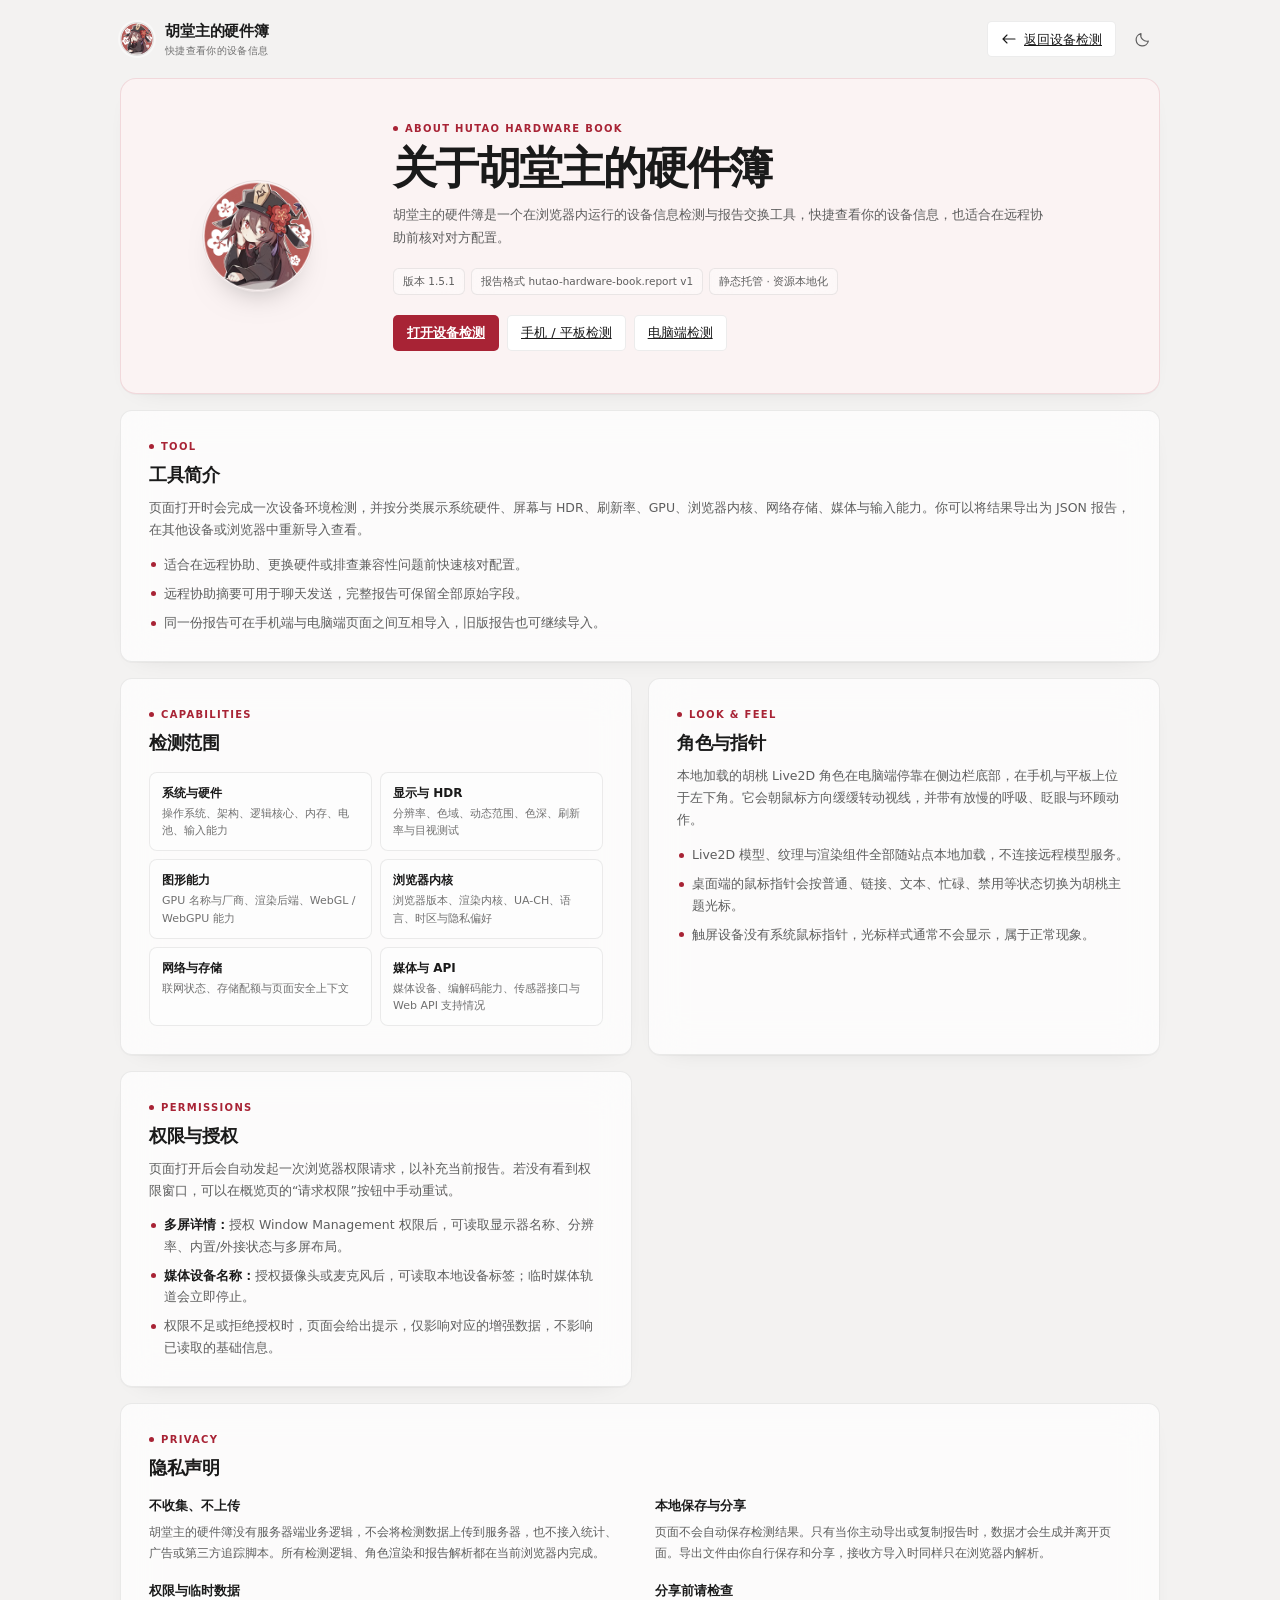
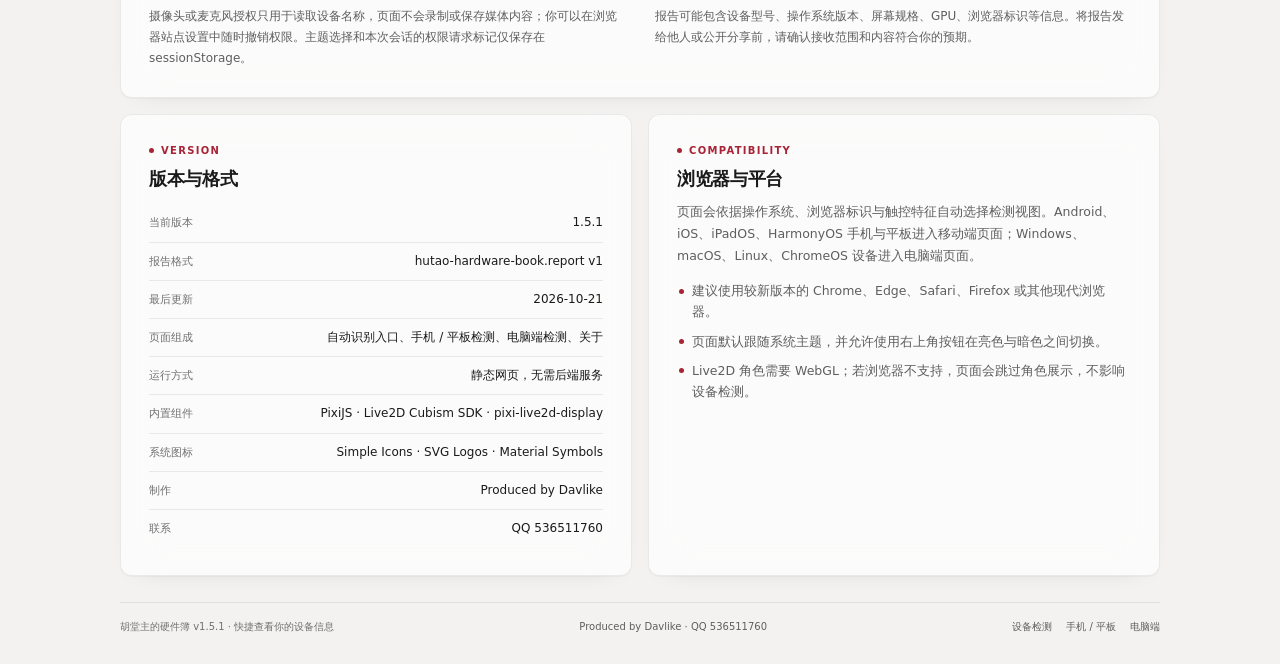
==== web/about.html @ 65e6789c "Release 1.5.1 Display estimated physical screen resolution in the overview, summary, and display det" ====
<!DOCTYPE html>
<html lang="zh-CN">
<head>
  <meta charset="UTF-8">
  <meta name="viewport" content="width=device-width, initial-scale=1, viewport-fit=cover">
  <title>关于胡堂主的硬件簿 · 快捷查看你的设备信息</title>
  <meta name="description" content="胡堂主的硬件簿：版本信息、检测范围、权限说明与隐私声明。快捷查看你的设备信息。">
  <meta name="color-scheme" content="light dark">
  <meta name="theme-color" id="theme-color-meta" content="#f3f2f1">
  <link rel="icon" type="image/png" sizes="32x32" href="assets/favicon-32.png">
  <link rel="icon" type="image/png" sizes="128x128" href="assets/favicon.png">
  <link rel="apple-touch-icon" href="assets/apple-touch-icon.png">
  <script src="assets/theme.js"></script>
  <link rel="stylesheet" href="assets/styles.css">
  <link rel="stylesheet" href="assets/cursors.css">
  <link rel="stylesheet" href="assets/live2d/companion.css">
  <script src="assets/live2d/vendor/pixi.min.js" defer></script>
  <script src="assets/live2d/vendor/live2dcubismcore.min.js" defer></script>
  <script src="assets/live2d/vendor/cubism4.min.js" defer></script>
  <script src="assets/live2d/companion.js" defer></script>
</head>
<body class="about-body">
  <a class="skip-link" href="#about-content">跳至主要内容</a>
  <div class="about-shell">
    <header class="about-topbar">
      <a class="brand" href="index.html" aria-label="胡堂主的硬件簿，返回自动识别">
        <span class="brand-mark" aria-hidden="true">
          <img src="assets/logo.png" alt="">
        </span>
        <span class="brand-copy"><span class="brand-name">胡堂主的硬件簿</span><span class="brand-sub">快捷查看你的设备信息</span></span>
      </a>
      <div class="about-top-actions">
        <a class="btn" href="index.html">
          <svg class="icon" viewBox="0 0 24 24" fill="none" stroke="currentColor" stroke-width="1.7" stroke-linecap="round" aria-hidden="true"><path d="m9 6-6 6 6 6M3 12h18"></path></svg>
          <span>返回设备检测</span>
        </a>
        <button type="button" class="icon-btn theme-toggle" data-theme-toggle aria-label="切换主题" title="切换亮色或暗色主题">
          <span class="theme-glyph theme-glyph-moon"><svg class="icon" viewBox="0 0 24 24" fill="none" stroke="currentColor" stroke-width="1.7" stroke-linecap="round" stroke-linejoin="round" aria-hidden="true"><path d="M20.2 14.2A8.6 8.6 0 0 1 9.8 3.8a8.7 8.7 0 1 0 10.4 10.4Z"></path></svg></span>
          <span class="theme-glyph theme-glyph-sun"><svg class="icon" viewBox="0 0 24 24" fill="none" stroke="currentColor" stroke-width="1.7" stroke-linecap="round" stroke-linejoin="round" aria-hidden="true"><path d="M12 3.2v2.1M12 18.7v2.1M3.2 12h2.1M18.7 12h2.1M5.8 5.8l1.5 1.5M16.7 16.7l1.5 1.5M18.2 5.8l-1.5 1.5M7.3 16.7l-1.5 1.5"></path><circle cx="12" cy="12" r="4.1"></circle></svg></span>
        </button>
      </div>
    </header>

    <main class="about-content" id="about-content" tabindex="-1">
      <section class="about-hero" aria-labelledby="about-title">
        <div class="about-hero-mark" aria-hidden="true">
          <span class="about-app-mark">
            <img src="assets/logo.png" alt="">
          </span>
        </div>
        <div class="about-hero-copy">
          <div class="eyebrow"><span class="dot"></span>ABOUT HUTAO HARDWARE BOOK</div>
          <h1 id="about-title">关于胡堂主的硬件簿</h1>
          <p>胡堂主的硬件簿是一个在浏览器内运行的设备信息检测与报告交换工具，快捷查看你的设备信息，也适合在远程协助前核对对方配置。</p>
          <div class="hero-chips">
            <span class="hero-chip"><span>版本 1.5.1</span></span>
            <span class="hero-chip"><span>报告格式 hutao-hardware-book.report v1</span></span>
            <span class="hero-chip"><span>静态托管 · 资源本地化</span></span>
          </div>
          <div class="about-hero-links">
            <a class="btn btn-primary" href="index.html">打开设备检测</a>
            <a class="btn" href="mobile.html">手机 / 平板检测</a>
            <a class="btn" href="desktop.html">电脑端检测</a>
          </div>
        </div>
      </section>

      <div class="about-grid">
        <section class="about-card is-wide" aria-labelledby="about-intro">
          <div class="eyebrow"><span class="dot"></span>TOOL</div>
          <h2 id="about-intro">工具简介</h2>
          <p>页面打开时会完成一次设备环境检测，并按分类展示系统硬件、屏幕与 HDR、刷新率、GPU、浏览器内核、网络存储、媒体与输入能力。你可以将结果导出为 JSON 报告，在其他设备或浏览器中重新导入查看。</p>
          <ul class="about-bullet-list">
            <li>适合在远程协助、更换硬件或排查兼容性问题前快速核对配置。</li>
            <li>远程协助摘要可用于聊天发送，完整报告可保留全部原始字段。</li>
            <li>同一份报告可在手机端与电脑端页面之间互相导入，旧版报告也可继续导入。</li>
          </ul>
        </section>

        <section class="about-card" aria-labelledby="about-scope">
          <div class="eyebrow"><span class="dot"></span>CAPABILITIES</div>
          <h2 id="about-scope">检测范围</h2>
          <div class="about-scope-grid">
            <div><strong>系统与硬件</strong><span>操作系统、架构、逻辑核心、内存、电池、输入能力</span></div>
            <div><strong>显示与 HDR</strong><span>分辨率、色域、动态范围、色深、刷新率与目视测试</span></div>
            <div><strong>图形能力</strong><span>GPU 名称与厂商、渲染后端、WebGL / WebGPU 能力</span></div>
            <div><strong>浏览器内核</strong><span>浏览器版本、渲染内核、UA-CH、语言、时区与隐私偏好</span></div>
            <div><strong>网络与存储</strong><span>联网状态、存储配额与页面安全上下文</span></div>
            <div><strong>媒体与 API</strong><span>媒体设备、编解码能力、传感器接口与 Web API 支持情况</span></div>
          </div>
        </section>

        <section class="about-card" aria-labelledby="about-companion">
          <div class="eyebrow"><span class="dot"></span>LOOK &amp; FEEL</div>
          <h2 id="about-companion">角色与指针</h2>
          <p>本地加载的胡桃 Live2D 角色在电脑端停靠在侧边栏底部，在手机与平板上位于左下角。它会朝鼠标方向缓缓转动视线，并带有放慢的呼吸、眨眼与环顾动作。</p>
          <ul class="about-bullet-list">
            <li>Live2D 模型、纹理与渲染组件全部随站点本地加载，不连接远程模型服务。</li>
            <li>桌面端的鼠标指针会按普通、链接、文本、忙碌、禁用等状态切换为胡桃主题光标。</li>
            <li>触屏设备没有系统鼠标指针，光标样式通常不会显示，属于正常现象。</li>
          </ul>
        </section>

        <section class="about-card" aria-labelledby="about-limits">
          <div class="eyebrow"><span class="dot"></span>PERMISSIONS</div>
          <h2 id="about-limits">权限与授权</h2>
          <p>页面打开后会自动发起一次浏览器权限请求，以补充当前报告。若没有看到权限窗口，可以在概览页的“请求权限”按钮中手动重试。</p>
          <ul class="about-bullet-list">
            <li><strong>多屏详情：</strong>授权 Window Management 权限后，可读取显示器名称、分辨率、内置/外接状态与多屏布局。</li>
            <li><strong>媒体设备名称：</strong>授权摄像头或麦克风后，可读取本地设备标签；临时媒体轨道会立即停止。</li>
            <li>权限不足或拒绝授权时，页面会给出提示，仅影响对应的增强数据，不影响已读取的基础信息。</li>
          </ul>
        </section>

        <section class="about-card is-wide" aria-labelledby="about-privacy">
          <div class="eyebrow"><span class="dot"></span>PRIVACY</div>
          <h2 id="about-privacy">隐私声明</h2>
          <div class="about-privacy-grid">
            <div>
              <h3>不收集、不上传</h3>
              <p>胡堂主的硬件簿没有服务器端业务逻辑，不会将检测数据上传到服务器，也不接入统计、广告或第三方追踪脚本。所有检测逻辑、角色渲染和报告解析都在当前浏览器内完成。</p>
            </div>
            <div>
              <h3>本地保存与分享</h3>
              <p>页面不会自动保存检测结果。只有当你主动导出或复制报告时，数据才会生成并离开页面。导出文件由你自行保存和分享，接收方导入时同样只在浏览器内解析。</p>
            </div>
            <div>
              <h3>权限与临时数据</h3>
              <p>摄像头或麦克风授权只用于读取设备名称，页面不会录制或保存媒体内容；你可以在浏览器站点设置中随时撤销权限。主题选择和本次会话的权限请求标记仅保存在 sessionStorage。</p>
            </div>
            <div>
              <h3>分享前请检查</h3>
              <p>报告可能包含设备型号、操作系统版本、屏幕规格、GPU、浏览器标识等信息。将报告发给他人或公开分享前，请确认接收范围和内容符合你的预期。</p>
            </div>
          </div>
        </section>

        <section class="about-card" aria-labelledby="about-version">
          <div class="eyebrow"><span class="dot"></span>VERSION</div>
          <h2 id="about-version">版本与格式</h2>
          <dl class="about-facts">
            <div><dt>当前版本</dt><dd>1.5.1</dd></div>
            <div><dt>报告格式</dt><dd>hutao-hardware-book.report v1</dd></div>
            <div><dt>最后更新</dt><dd>2026-10-21</dd></div>
            <div><dt>页面组成</dt><dd>自动识别入口、手机 / 平板检测、电脑端检测、关于</dd></div>
            <div><dt>运行方式</dt><dd>静态网页，无需后端服务</dd></div>
            <div><dt>内置组件</dt><dd>PixiJS · Live2D Cubism SDK · pixi-live2d-display</dd></div>
            <div><dt>系统图标</dt><dd>Simple Icons · SVG Logos · Material Symbols</dd></div>
            <div><dt>制作</dt><dd>Produced by Davlike</dd></div>
            <div><dt>联系</dt><dd>QQ 536511760</dd></div>
          </dl>
        </section>

        <section class="about-card" aria-labelledby="about-support">
          <div class="eyebrow"><span class="dot"></span>COMPATIBILITY</div>
          <h2 id="about-support">浏览器与平台</h2>
          <p>页面会依据操作系统、浏览器标识与触控特征自动选择检测视图。Android、iOS、iPadOS、HarmonyOS 手机与平板进入移动端页面；Windows、macOS、Linux、ChromeOS 设备进入电脑端页面。</p>
          <ul class="about-bullet-list">
            <li>建议使用较新版本的 Chrome、Edge、Safari、Firefox 或其他现代浏览器。</li>
            <li>页面默认跟随系统主题，并允许使用右上角按钮在亮色与暗色之间切换。</li>
            <li>Live2D 角色需要 WebGL；若浏览器不支持，页面会跳过角色展示，不影响设备检测。</li>
          </ul>
        </section>
      </div>

      <footer class="about-footer">
        <span>胡堂主的硬件簿 v1.5.1 · 快捷查看你的设备信息</span>
        <span class="about-footer-credit">Produced by Davlike · QQ 536511760</span>
        <div class="about-footer-links">
          <a href="index.html">设备检测</a>
          <a href="mobile.html">手机 / 平板</a>
          <a href="desktop.html">电脑端</a>
        </div>
      </footer>
    </main>
  </div>
</body>
</html>
---- web/assets/styles.css ----
/* ---------- Base & theme ---------- */
:root {
  color-scheme: light;
  --font-sans: "Segoe UI Variable Text", "Segoe UI Variable", "Segoe UI", "Microsoft YaHei UI", "PingFang SC", "Noto Sans SC", system-ui, sans-serif;
  --font-mono: "Cascadia Mono", "Cascadia Code", "SFMono-Regular", Consolas, "Liberation Mono", monospace;
  --bg-base: #f3f2f1;
  --surface: rgba(255, 255, 255, .7);
  --surface-solid: #fbfbfb;
  --surface-subdued: rgba(255, 255, 255, .42);
  --surface-hover: rgba(255, 255, 255, .86);
  --control: #ffffff;
  --control-hover: #f5f5f5;
  --stroke: rgba(0, 0, 0, .075);
  --stroke-strong: rgba(0, 0, 0, .14);
  --text: #1a1a1a;
  --text-2: #5e5e5e;
  --text-3: #707070;
  --accent: #a82335;
  --accent-hover: #c02f42;
  --accent-fg: #ffffff;
  --accent-soft: rgba(168, 35, 53, .08);
  --accent-soft-strong: rgba(168, 35, 53, .14);
  --accent-border: rgba(168, 35, 53, .24);
  --ok: #0f7b0f;
  --ok-bg: rgba(15, 123, 15, .1);
  --warn: #8a5a00;
  --warn-bg: rgba(157, 93, 0, .12);
  --danger: #c42b1c;
  --danger-bg: rgba(196, 43, 28, .1);
  --nav-bg: rgba(249, 248, 246, .62);
  --chrome-bg: rgba(248, 247, 245, .72);
  --dialog-bg: #fafafa;
  --shadow-card: 0 1px 1px rgba(0, 0, 0, .035), 0 8px 26px -20px rgba(0, 0, 0, .2);
  --shadow-float: 0 18px 50px -18px rgba(0, 0, 0, .24);
  --hero-bg: #fbf3f3;
  --hero-border: rgba(168, 35, 53, .13);
  --radius-sm: 5px;
  --radius: 8px;
  --radius-lg: 12px;
  --radius-xl: 16px;
  --nav-w: 264px;
  --page-max: 1240px;
  --ease: cubic-bezier(.2, .72, .2, 1);
}

:root[data-theme="dark"] {
  color-scheme: dark;
  --bg-base: #202020;
    --surface: rgba(255, 255, 255, .055);
    --surface-solid: #282828;
    --surface-subdued: rgba(255, 255, 255, .035);
    --surface-hover: rgba(255, 255, 255, .085);
    --control: #2c2c2c;
    --control-hover: #363636;
    --stroke: rgba(255, 255, 255, .075);
    --stroke-strong: rgba(255, 255, 255, .15);
    --text: #f5f5f5;
    --text-2: #bdbdbd;
    --text-3: #9f9f9f;
    --accent: #ff9ba7;
    --accent-hover: #ffb5be;
    --accent-fg: #2a0b10;
    --accent-soft: rgba(255, 134, 150, .12);
    --accent-soft-strong: rgba(255, 134, 150, .2);
    --accent-border: rgba(255, 154, 167, .27);
    --ok: #7bd96c;
    --ok-bg: rgba(108, 203, 95, .12);
    --warn: #f6d365;
    --warn-bg: rgba(252, 225, 0, .1);
    --danger: #ff99a4;
    --danger-bg: rgba(255, 99, 117, .12);
    --nav-bg: rgba(32, 32, 32, .6);
    --chrome-bg: rgba(30, 30, 30, .76);
    --dialog-bg: #2b2b2b;
    --shadow-card: 0 1px 1px rgba(0, 0, 0, .18), 0 14px 34px -24px rgba(0, 0, 0, .8);
    --shadow-float: 0 24px 60px -18px rgba(0, 0, 0, .72);
    --hero-bg: #2b2325;
    --hero-border: rgba(255, 154, 167, .14);
                  }

*, *::before, *::after { box-sizing: border-box; }
html { min-width: 280px; scroll-behavior: smooth; }
body {
  margin: 0;
  min-height: 100vh;
  min-height: 100dvh;
  color: var(--text);
  background: var(--bg-base);
  font-family: var(--font-sans);
  font-size: 14px;
  line-height: 1.5;
  -webkit-font-smoothing: antialiased;
  text-rendering: optimizeLegibility;
}
button, input { font: inherit; }
button, a { -webkit-tap-highlight-color: transparent; }
button { color: inherit; }
a { color: var(--accent); }
svg { display: block; }
h1, h2, h3, p, dl, dd, dt, figure { margin: 0; }
button:focus-visible, a:focus-visible, input:focus-visible, [tabindex]:focus-visible {
  outline: 2px solid var(--accent);
  outline-offset: 2px;
}
::selection { background: var(--accent-soft-strong); }

.skip-link {
  position: fixed;
  top: 10px;
  left: 10px;
  z-index: 200;
  padding: 9px 14px;
  border-radius: var(--radius-sm);
  color: var(--accent-fg);
  background: var(--accent);
  transform: translateY(-160%);
  transition: transform .15s ease;
  font-size: 13px;
  font-weight: 600;
  text-decoration: none;
}
.skip-link:focus-visible { transform: translateY(0); }

.icon { width: 1.15em; height: 1.15em; flex: none; }
.spinner {
  display: inline-block;
  width: 16px;
  height: 16px;
  border: 2px solid var(--accent-soft-strong);
  border-top-color: var(--accent);
  border-radius: 50%;
  animation: dl-spin .8s linear infinite;
  flex: none;
}
@keyframes dl-spin { to { transform: rotate(360deg); } }

.boot-fallback {
  min-height: 100vh;
  display: grid;
  place-items: center;
  padding: 24px;
}
.boot-card {
  display: flex;
  align-items: center;
  gap: 12px;
  padding: 22px 26px;
  border: 1px solid var(--stroke);
  border-radius: var(--radius-lg);
  background: var(--surface);
  color: var(--text-2);
  box-shadow: var(--shadow-card);
  backdrop-filter: blur(28px) saturate(1.35);
}
.boot-card p { font-size: 13px; }
.boot-card noscript { color: var(--danger); font-size: 12px; }

/* ---------- Buttons & controls ---------- */
.btn {
  display: inline-flex;
  align-items: center;
  justify-content: center;
  gap: 7px;
  min-height: 36px;
  padding: 0 13px;
  border: 1px solid var(--stroke);
  border-radius: var(--radius-sm);
  background: var(--control);
  color: var(--text);
  font-size: 13px;
  font-weight: 500;
  line-height: 1;
  white-space: nowrap;
  cursor: pointer;
  transition: background .14s ease, border-color .14s ease, color .14s ease, transform .1s ease;
}
.btn:hover { background: var(--control-hover); border-color: var(--stroke-strong); }
.btn:active { transform: translateY(1px); }
.btn:disabled { opacity: .45; cursor: not-allowed; transform: none; }
.btn .icon { width: 16px; height: 16px; }
.btn-primary { background: var(--accent); border-color: transparent; color: var(--accent-fg); font-weight: 600; }
.btn-primary:hover { background: var(--accent-hover); border-color: transparent; }
.btn-subtle { background: transparent; border-color: transparent; color: var(--accent); }
.btn-subtle:hover { background: var(--accent-soft); border-color: transparent; }
.btn-small { min-height: 30px; padding: 0 10px; font-size: 12px; }
.btn-small .icon { width: 14px; height: 14px; }
.btn.is-busy { pointer-events: none; opacity: .75; }
.btn.is-busy .spinner { width: 14px; height: 14px; }
.icon-btn {
  display: inline-grid;
  place-items: center;
  width: 36px;
  height: 36px;
  border: 1px solid transparent;
  border-radius: var(--radius-sm);
  background: transparent;
  color: var(--text-2);
  cursor: pointer;
  transition: background .14s ease, color .14s ease;
}
.icon-btn:hover { background: var(--control); color: var(--text); }
.icon-btn .icon { width: 17px; height: 17px; }
.theme-glyph { display: none; align-items: center; justify-content: center; height: 17px; }
.theme-glyph-moon { display: inline-flex; }
:root[data-theme="dark"] .theme-glyph-moon { display: none; }
:root[data-theme="dark"] .theme-glyph-sun { display: inline-flex; }
.theme-toggle .icon { width: 17px; height: 17px; }
.mobile-command.theme-toggle .theme-glyph { flex: none; }

/* ---------- Brand ---------- */
.brand {
  display: inline-flex;
  align-items: center;
  gap: 11px;
  color: var(--text);
  text-decoration: none;
  border-radius: var(--radius);
  min-width: 0;
}
.brand-mark {
  width: 34px;
  height: 34px;
  display: grid;
  place-items: center;
  flex: none;
  border-radius: 50%;
  background: transparent;
  border: 1px solid var(--stroke);
  box-shadow: 0 0 0 2px var(--surface-subdued);
  overflow: hidden;
}
.brand-mark img { width: 100%; height: 100%; display: block; object-fit: cover; }
.brand-copy { min-width: 0; }
.brand-name {
  display: block;
  font-size: 15px;
  font-weight: 650;
  letter-spacing: -.01em;
  white-space: nowrap;
}
.brand-sub {
  display: block;
  margin-top: 1px;
  font-size: 9.5px;
  font-weight: 500;
  letter-spacing: .035em;
  color: var(--text-3);
  white-space: nowrap;
}

/* ---------- Desktop shell ---------- */
.desktop-shell {
  display: grid;
  grid-template-columns: var(--nav-w) minmax(0, 1fr);
  min-height: 100vh;
  min-height: 100dvh;
}
.side-nav {
  position: sticky;
  top: 0;
  height: 100vh;
  height: 100dvh;
  display: flex;
  flex-direction: column;
  gap: 18px;
  padding: 22px 14px 16px;
  background: var(--nav-bg);
  border-right: 1px solid var(--stroke);
  backdrop-filter: blur(34px) saturate(1.4);
  -webkit-backdrop-filter: blur(34px) saturate(1.4);
  overflow: hidden;
  z-index: 30;
}
.side-nav .brand { padding: 0 8px; }
.side-switch {
  display: flex;
  align-items: center;
  gap: 10px;
  padding: 10px;
  color: var(--text);
  text-decoration: none;
  border: 1px solid var(--accent-border);
  border-radius: var(--radius);
  background: var(--surface);
  transition: background .15s ease, border-color .15s ease, transform .12s ease;
}
.side-switch:hover { border-color: var(--accent); background: var(--accent-soft); }
.side-switch:active { transform: scale(.988); }
.side-switch-icon {
  display: grid;
  place-items: center;
  width: 32px;
  height: 32px;
  border-radius: 7px;
  color: var(--accent);
  background: var(--accent-soft);
  flex: none;
}
.side-switch-icon .icon { width: 17px; height: 17px; }
.side-switch-copy { min-width: 0; flex: 1; }
.side-switch-copy strong { display: block; font-size: 12.5px; font-weight: 600; }
.side-switch-copy small { display: block; margin-top: 1px; color: var(--text-2); font-size: 10.5px; line-height: 1.4; }
.side-switch > .icon { color: var(--text-3); width: 14px; height: 14px; }
.nav-caption {
  padding: 0 12px;
  margin: 1px 0 -9px;
  color: var(--text-3);
  font-size: 10.5px;
  font-weight: 600;
  letter-spacing: .09em;
  text-transform: uppercase;
}
.side-nav-list {
  display: flex;
  flex-direction: column;
  gap: 2px;
  min-height: 0;
  overflow-y: auto;
  overscroll-behavior: contain;
  margin: 0 -2px;
  padding: 0 2px 4px;
  scrollbar-width: thin;
}
.side-nav-bottom {
  display: flex;
  flex-direction: column;
  flex: none;
  width: 100%;
  margin-top: auto;
}
.side-companion {
  position: relative;
  width: 100%;
  height: 208px;
  flex: none;
  pointer-events: none;
}
.nav-item {
  position: relative;
  display: flex;
  align-items: center;
  gap: 11px;
  width: 100%;
  min-height: 40px;
  padding: 0 11px 0 14px;
  border: 0;
  border-radius: var(--radius-sm);
  background: transparent;
  color: var(--text-2);
  font-size: 13px;
  font-weight: 450;
  text-align: left;
  cursor: pointer;
  transition: background .12s ease, color .12s ease;
}
.nav-item:hover { background: var(--control); color: var(--text); }
.nav-item .icon { width: 17px; height: 17px; color: var(--text-3); transition: color .12s ease; }
.nav-item .nav-count {
  margin-left: auto;
  font-family: var(--font-mono);
  font-size: 10px;
  color: var(--text-3);
}
.nav-item.is-active { background: var(--accent-soft); color: var(--accent); font-weight: 600; }
.nav-item.is-active::before {
  content: "";
  position: absolute;
  left: 5px;
  top: 12px;
  bottom: 12px;
  width: 3px;
  border-radius: 2px;
  background: var(--accent);
}
.nav-item.is-active .icon { color: var(--accent); }
.nav-item:disabled { opacity: .5; cursor: default; }
.side-nav-footer {
  padding: 13px 10px 2px;
  border-top: 1px solid var(--stroke);
  display: flex;
  flex-direction: column;
  gap: 7px;
  color: var(--text-3);
  font-size: 10.5px;
}
.side-foot-row { display: flex; align-items: center; gap: 6px; }
.side-foot-row .icon { width: 13px; height: 13px; }
.side-foot-row strong { color: var(--text-2); font-weight: 500; }
.side-foot-link {
  display: inline-flex;
  align-items: center;
  gap: 6px;
  padding: 4px 2px;
  color: var(--text-2);
  border-radius: var(--radius-sm);
  font-size: 10.5px;
  text-decoration: none;
}
.side-foot-link .icon { width: 13px; height: 13px; color: var(--accent); }
.side-foot-link:hover { color: var(--accent); }
.power-dot {
  width: 6px;
  height: 6px;
  border-radius: 50%;
  background: var(--ok);
  box-shadow: 0 0 0 3px var(--ok-bg);
}

.main-pane { min-width: 0; display: flex; flex-direction: column; }
.app-topbar {
  position: sticky;
  top: 0;
  z-index: 24;
  min-height: 66px;
  display: flex;
  align-items: center;
  justify-content: space-between;
  gap: 18px;
  padding: 12px clamp(22px, 3.2vw, 42px);
  background: var(--chrome-bg);
  background: color-mix(in srgb, var(--bg-base) 58%, transparent);
  border-bottom: 1px solid var(--stroke);
  backdrop-filter: blur(26px) saturate(1.45);
  -webkit-backdrop-filter: blur(26px) saturate(1.45);
}
.topbar-left { min-width: 0; display: flex; align-items: center; gap: 10px; flex-wrap: wrap; }
.source-pill {
  display: inline-flex;
  align-items: center;
  gap: 7px;
  min-height: 26px;
  padding: 0 9px;
  border: 1px solid var(--stroke);
  border-radius: 99px;
  background: var(--surface-subdued);
  color: var(--text-2);
  font-size: 10.5px;
  font-weight: 500;
  white-space: nowrap;
}
.source-pill .dot { width: 6px; height: 6px; border-radius: 50%; background: var(--ok); }
.source-pill.is-imported .dot { background: var(--accent); }
.crumb { color: var(--text-2); font-size: 12.5px; display: inline-flex; align-items: center; gap: 9px; }
.crumb::before { content: "/"; color: var(--text-3); opacity: .7; }
.crumb strong { color: var(--text); font-weight: 550; }
.top-actions { display: flex; align-items: center; gap: 7px; flex: none; }
.top-actions .divider { width: 1px; height: 22px; background: var(--stroke); margin: 0 2px; }

.page-content {
  width: 100%;
  max-width: var(--page-max);
  margin: 0 auto;
  padding: 28px clamp(22px, 3.2vw, 42px) 36px;
  outline: 0;
}
.page-footer {
  width: 100%;
  max-width: var(--page-max);
  margin: auto auto 0;
  padding: 0 clamp(22px, 3.2vw, 42px) 26px;
  color: var(--text-3);
  font-size: 10.5px;
}
.footer-inner {
  display: flex;
  justify-content: space-between;
  align-items: center;
  flex-wrap: wrap;
  gap: 10px 18px;
  padding-top: 16px;
  border-top: 1px solid var(--stroke);
}
.footer-inner span { display: inline-flex; align-items: center; gap: 6px; }
.footer-inner .icon { width: 13px; height: 13px; }
.footer-inner a {
  display: inline-flex;
  align-items: center;
  gap: 6px;
  color: var(--text-2);
  text-decoration: none;
  border-radius: var(--radius-sm);
}
.footer-inner a:hover { color: var(--accent); }
.footer-inner a .icon { width: 13px; height: 13px; color: var(--accent); }

/* ---------- Page and section header ---------- */
.section-head {
  display: flex;
  align-items: flex-end;
  justify-content: space-between;
  gap: 20px;
  margin: 2px 0 22px;
}
.section-title-wrap { min-width: 0; }
.eyebrow {
  display: flex;
  align-items: center;
  gap: 7px;
  margin-bottom: 7px;
  color: var(--accent);
  font-size: 10px;
  font-weight: 650;
  letter-spacing: .13em;
  text-transform: uppercase;
}
.eyebrow .dot { width: 5px; height: 5px; border-radius: 50%; background: currentColor; }
.section-head h1 {
  font-size: clamp(24px, 2.5vw, 32px);
  line-height: 1.15;
  font-weight: 650;
  letter-spacing: -.03em;
}
.section-head p { max-width: 620px; margin-top: 7px; color: var(--text-2); font-size: 12.5px; line-height: 1.65; }
.section-actions { display: flex; flex-wrap: wrap; align-items: center; gap: 8px; flex: none; padding-bottom: 2px; }

/* ---------- Import notice ---------- */
.import-banner {
  display: flex;
  align-items: center;
  gap: 12px;
  margin-bottom: 18px;
  padding: 11px 12px 11px 13px;
  border: 1px solid var(--accent-border);
  border-radius: var(--radius);
  background: var(--accent-soft);
}
.import-banner-icon {
  display: grid;
  place-items: center;
  width: 32px;
  height: 32px;
  flex: none;
  border-radius: 7px;
  color: var(--accent);
  background: var(--accent-soft-strong);
}
.import-banner-icon .icon { width: 17px; height: 17px; }
.import-banner-copy { min-width: 0; flex: 1; }
.import-banner-copy strong { display: block; font-size: 12.5px; font-weight: 600; }
.import-banner-copy span {
  display: block;
  margin-top: 2px;
  color: var(--text-2);
  font-size: 10.5px;
  overflow: hidden;
  text-overflow: ellipsis;
  white-space: nowrap;
}
.import-banner .btn { flex: none; }

/* ---------- Overview hero ---------- */
.hero {
  position: relative;
  overflow: hidden;
  display: grid;
  grid-template-columns: minmax(0, 1fr) minmax(260px, 34%);
  align-items: center;
  min-height: 264px;
  padding: clamp(24px, 3vw, 36px);
  border: 1px solid var(--hero-border);
  border-radius: var(--radius-xl);
  background: var(--hero-bg);
  box-shadow: var(--shadow-card);
  backdrop-filter: blur(30px) saturate(1.3);
  -webkit-backdrop-filter: blur(30px) saturate(1.3);
}
.hero-copy { position: relative; z-index: 2; min-width: 0; }
.hero-eyebrow {
  display: inline-flex;
  align-items: center;
  gap: 7px;
  max-width: 100%;
  padding: 4px 9px 4px 7px;
  border: 1px solid var(--accent-border);
  border-radius: 99px;
  background: var(--accent-soft);
  color: var(--accent);
  font-size: 10px;
  font-weight: 600;
  line-height: 1.3;
}
.hero-eyebrow .dot { width: 5px; height: 5px; border-radius: 50%; background: var(--ok); flex: none; }
.hero-eyebrow.is-imported .dot { background: var(--accent); }
.hero-eyebrow .file-label { max-width: 220px; overflow: hidden; text-overflow: ellipsis; white-space: nowrap; }
.hero h1 {
  margin-top: 14px;
  font-size: clamp(31px, 4.2vw, 48px);
  line-height: 1.08;
  font-weight: 680;
  letter-spacing: -.045em;
  overflow-wrap: anywhere;
}
.hero-device-line {
  margin-top: 10px;
  color: var(--text-2);
  font-size: 13px;
  line-height: 1.6;
}
.hero-device-line strong { color: var(--text); font-weight: 550; }
.hero-chips { display: flex; flex-wrap: wrap; gap: 6px; margin-top: 18px; }
.hero-chip {
  display: inline-flex;
  align-items: center;
  gap: 6px;
  max-width: 100%;
  min-height: 27px;
  padding: 4px 9px;
  border: 1px solid var(--stroke);
  border-radius: 6px;
  background: var(--surface-subdued);
  color: var(--text-2);
  font-size: 10.5px;
  line-height: 1.35;
  backdrop-filter: blur(10px);
}
.hero-chip .icon { width: 13px; height: 13px; color: var(--accent); }
.hero-chip span { overflow: hidden; text-overflow: ellipsis; white-space: nowrap; }
.hero-art { position: relative; z-index: 1; min-width: 0; display: flex; justify-content: center; align-items: center; }
.hero-os-art { min-height: 222px; }
.os-emblem {
  position: relative;
  width: min(100%, 250px);
  display: flex;
  flex-direction: column;
  align-items: center;
  justify-content: center;
}
.os-tile {
  position: relative;
  z-index: 2;
  display: grid;
  place-items: center;
  width: clamp(100px, 9vw, 132px);
  height: clamp(100px, 9vw, 132px);
  border-radius: 30%;
  background: #f7f7f7;
  border: 1px solid rgba(0, 0, 0, .06);
  box-shadow: 0 18px 38px -26px rgba(0, 0, 0, .45);
}
.os-logo-img { width: 64%; height: 64%; object-fit: contain; }
.os-apple .os-logo-img { width: 54%; height: 54%; }
.os-harmony .os-logo-img { width: 76%; height: 76%; }
.os-chromeos .os-logo-img { width: 62%; height: 62%; }
.os-caption {
  position: relative;
  z-index: 2;
  margin-top: 14px;
  padding: 4px 10px;
  border: 1px solid var(--stroke);
  border-radius: 999px;
  color: var(--text-2);
  background: var(--surface-subdued);
  backdrop-filter: blur(10px);
  -webkit-backdrop-filter: blur(10px);
  font-size: 9.5px;
  font-weight: 650;
  letter-spacing: .12em;
  text-transform: uppercase;
}
.summary-os-icon { background: #ffffff; border: 1px solid rgba(0, 0, 0, .05); }
.summary-os-icon .os-logo-img { width: 17px; height: 17px; object-fit: contain; }
.hero-stamp {
  display: flex;
  align-items: center;
  gap: 6px;
  margin-top: 16px;
  color: var(--text-3);
  font-size: 10px;
}
.hero-stamp .icon { width: 12px; height: 12px; }

/* ---------- Summary cards ---------- */
.block-heading {
  display: flex;
  align-items: baseline;
  justify-content: space-between;
  gap: 16px;
  margin: 28px 2px 11px;
}
.block-heading h2 { font-size: 14px; font-weight: 600; letter-spacing: -.01em; }
.block-heading span { color: var(--text-3); font-size: 10.5px; }
.summary-grid {
  display: grid;
  grid-template-columns: repeat(3, minmax(0, 1fr));
  gap: 10px;
}
.summary-card {
  display: flex;
  flex-direction: column;
  min-height: 112px;
  padding: 14px;
  border: 1px solid var(--stroke);
  border-radius: var(--radius-lg);
  background: var(--surface);
  box-shadow: var(--shadow-card);
  backdrop-filter: blur(18px) saturate(1.2);
  -webkit-backdrop-filter: blur(18px) saturate(1.2);
  transition: background .16s ease, border-color .16s ease, transform .16s ease;
}
@media (hover: hover) {
  .summary-card:hover { background: var(--surface-hover); border-color: var(--stroke-strong); transform: translateY(-1px); }
}
.summary-top { display: flex; align-items: center; gap: 8px; color: var(--text-2); font-size: 10.5px; }
.summary-icon {
  display: grid;
  place-items: center;
  width: 26px;
  height: 26px;
  border-radius: 6px;
  color: var(--accent);
  background: var(--accent-soft);
  flex: none;
}
.summary-icon .icon { width: 14px; height: 14px; }
.summary-value {
  margin-top: auto;
  padding-top: 20px;
  color: var(--text);
  font-size: clamp(15px, 1.4vw, 19px);
  font-weight: 600;
  letter-spacing: -.025em;
  line-height: 1.25;
  overflow: hidden;
  text-overflow: ellipsis;
  white-space: nowrap;
}
.summary-value small { font-size: .72em; font-weight: 500; color: var(--text-2); letter-spacing: 0; }
.summary-hint {
  margin-top: 4px;
  color: var(--text-3);
  font-size: 10px;
  line-height: 1.4;
  overflow: hidden;
  text-overflow: ellipsis;
  white-space: nowrap;
}

/* ---------- Remote assistance ---------- */
.assist-panel {
  display: grid;
  grid-template-columns: minmax(0, 1.2fr) minmax(240px, .8fr);
  gap: clamp(20px, 4vw, 48px);
  align-items: center;
  margin-top: 22px;
  padding: clamp(20px, 3vw, 30px);
  border: 1px solid var(--stroke);
  border-radius: var(--radius-xl);
  background: var(--surface);
  box-shadow: var(--shadow-card);
  backdrop-filter: blur(22px) saturate(1.25);
  -webkit-backdrop-filter: blur(22px) saturate(1.25);
}
.assist-copy h2 { font-size: 19px; font-weight: 650; letter-spacing: -.025em; }
.assist-copy > p { margin-top: 7px; max-width: 520px; color: var(--text-2); font-size: 12px; line-height: 1.7; }
.assist-list {
  display: grid;
  grid-template-columns: repeat(2, minmax(0, 1fr));
  gap: 0 22px;
  margin-top: 18px;
}
.assist-item {
  display: flex;
  align-items: baseline;
  justify-content: space-between;
  gap: 12px;
  padding: 7px 0;
  border-bottom: 1px solid var(--stroke);
  font-size: 11px;
}
.assist-item dt { color: var(--text-3); flex: none; }
.assist-item dd { color: var(--text); text-align: right; font-weight: 500; overflow: hidden; text-overflow: ellipsis; white-space: nowrap; }
.assist-actions { display: flex; flex-direction: column; align-items: stretch; gap: 9px; }
.assist-actions .btn { min-height: 40px; }
.assist-note {
  display: flex;
  gap: 8px;
  padding: 11px 12px;
  border: 1px solid var(--stroke);
  border-radius: var(--radius);
  background: var(--surface-subdued);
  color: var(--text-2);
  font-size: 10.5px;
  line-height: 1.55;
}
.assist-note .icon { margin-top: 2px; color: var(--accent); flex: none; }
.assist-meta { display: flex; flex-wrap: wrap; gap: 5px 12px; color: var(--text-3); font-size: 9.5px; }
/* ---------- About page ---------- */
.about-body { min-height: 100vh; min-height: 100dvh; }
.about-shell {
  width: min(1120px, 100%);
  margin: 0 auto;
  padding: 0 clamp(16px, 4vw, 40px) 30px;
}
.about-topbar {
  display: flex;
  align-items: center;
  justify-content: space-between;
  gap: 16px;
  min-height: 78px;
  padding: 14px 0;
}
.about-top-actions { display: flex; align-items: center; gap: 8px; }
.about-content { outline: 0; }
.about-hero {
  position: relative;
  overflow: hidden;
  display: grid;
  grid-template-columns: 190px minmax(0, 1fr);
  align-items: center;
  gap: clamp(20px, 4vw, 40px);
  padding: clamp(26px, 4vw, 42px);
  border: 1px solid var(--hero-border);
  border-radius: var(--radius-xl);
  background: var(--hero-bg);
  box-shadow: var(--shadow-card);
  backdrop-filter: blur(30px) saturate(1.3);
  -webkit-backdrop-filter: blur(30px) saturate(1.3);
}
.about-hero-mark {
  position: relative;
  display: grid;
  place-items: center;
  width: 170px;
  height: 170px;
  margin: 0 auto;
}
.about-app-mark {
  position: relative;
  z-index: 1;
  display: grid;
  place-items: center;
  width: 112px;
  height: 112px;
  border-radius: 50%;
  background: transparent;
  border: 1px solid var(--stroke);
  box-shadow: 0 18px 35px -26px rgba(0, 0, 0, .5);
  overflow: hidden;
}
.about-app-mark img { width: 100%; height: 100%; display: block; object-fit: cover; }
.about-hero-copy { min-width: 0; }
.about-hero-copy h1 {
  margin-top: 8px;
  font-size: clamp(30px, 4.3vw, 44px);
  line-height: 1.1;
  font-weight: 680;
  letter-spacing: -.045em;
}
.about-hero-copy > p { max-width: 650px; margin-top: 12px; color: var(--text-2); font-size: 13px; line-height: 1.75; }
.about-hero-links { display: flex; flex-wrap: wrap; gap: 8px; margin-top: 20px; }
.about-grid {
  display: grid;
  grid-template-columns: repeat(2, minmax(0, 1fr));
  gap: 16px;
  margin-top: 16px;
}
.about-card {
  padding: clamp(20px, 2.8vw, 28px);
  border: 1px solid var(--stroke);
  border-radius: var(--radius-lg);
  background: var(--surface);
  box-shadow: var(--shadow-card);
  backdrop-filter: blur(20px) saturate(1.2);
  -webkit-backdrop-filter: blur(20px) saturate(1.2);
}
.about-card.is-wide { grid-column: 1 / -1; }
.about-card h2 { font-size: 18px; font-weight: 650; letter-spacing: -.02em; }
.about-card h3 { margin-bottom: 6px; font-size: 12.5px; font-weight: 600; }
.about-card > p { margin-top: 9px; color: var(--text-2); font-size: 12.5px; line-height: 1.75; }
.about-card > p + p { margin-top: 12px; }
.about-bullet-list {
  display: flex;
  flex-direction: column;
  gap: 8px;
  margin: 13px 0 0;
  padding: 0;
  list-style: none;
}
.about-bullet-list li {
  position: relative;
  padding-left: 15px;
  color: var(--text-2);
  font-size: 12.5px;
  line-height: 1.7;
}
.about-bullet-list li::before {
  content: "";
  position: absolute;
  left: 2px;
  top: .68em;
  width: 5px;
  height: 5px;
  border-radius: 50%;
  background: var(--accent);
}
.about-bullet-list strong { color: var(--text); font-weight: 600; }
.about-scope-grid {
  display: grid;
  grid-template-columns: repeat(2, minmax(0, 1fr));
  gap: 8px;
  margin-top: 16px;
}
.about-scope-grid > div {
  min-width: 0;
  padding: 11px 12px;
  border: 1px solid var(--stroke);
  border-radius: var(--radius);
  background: var(--surface-subdued);
}
.about-scope-grid strong { display: block; font-size: 12px; font-weight: 600; }
.about-scope-grid span { display: block; margin-top: 3px; color: var(--text-3); font-size: 11px; line-height: 1.55; }
.about-note {
  margin-top: 14px;
  padding: 11px 12px;
  border-left: 3px solid var(--accent);
  border-radius: 0 var(--radius) var(--radius) 0;
  color: var(--text-2);
  background: var(--accent-soft);
  font-size: 11px !important;
  line-height: 1.7;
}
.about-privacy-grid {
  display: grid;
  grid-template-columns: repeat(2, minmax(0, 1fr));
  gap: 18px 30px;
  margin-top: 16px;
}
.about-privacy-grid > div { min-width: 0; }
.about-privacy-grid p { margin-top: 0; color: var(--text-2); font-size: 12px; line-height: 1.75; }
.about-facts { margin-top: 12px; }
.about-facts > div {
  display: flex;
  align-items: baseline;
  justify-content: space-between;
  gap: 18px;
  padding: 9px 0;
  border-bottom: 1px solid var(--stroke);
}
.about-facts > div:last-child { border-bottom: 0; }
.about-facts dt { flex: none; color: var(--text-3); font-size: 11px; }
.about-facts dd { margin: 0; color: var(--text); text-align: right; font-size: 12px; font-weight: 500; line-height: 1.6; }
.about-footer {
  display: flex;
  align-items: center;
  justify-content: space-between;
  gap: 14px;
  flex-wrap: wrap;
  margin-top: 26px;
  padding-top: 16px;
  border-top: 1px solid var(--stroke);
  color: var(--text-3);
  font-size: 10px;
}
.about-footer-credit { color: var(--text-2); }
.about-footer-links { display: flex; flex-wrap: wrap; gap: 14px; }
.about-footer a { color: var(--text-2); text-decoration: none; }
.about-footer a:hover { color: var(--accent); }
@media (max-width: 760px) {
  .about-topbar { min-height: 64px; padding: 10px 0; }
  .about-hero { grid-template-columns: 112px minmax(0, 1fr); gap: 16px; padding: 20px 17px; border-radius: var(--radius-lg); }
  .about-hero-mark { width: 102px; height: 102px; }
  .about-app-mark { width: 78px; height: 78px; border-radius: 50%; }
  .about-hero-copy h1 { font-size: clamp(25px, 7vw, 34px); }
  .about-hero-copy > p { font-size: 11.5px; }
  .about-hero-links { margin-top: 15px; }
  .about-hero-links .btn { min-height: 34px; font-size: 11px; }
  .about-grid { grid-template-columns: 1fr; gap: 12px; margin-top: 12px; }
  .about-card { padding: 17px; }
  .about-card.is-wide { grid-column: auto; }
  .about-scope-grid { gap: 6px; }
  .about-privacy-grid { grid-template-columns: 1fr; gap: 14px; }
  .about-topbar .brand-sub { display: none; }
  .about-shell { padding-bottom: calc(22px + env(safe-area-inset-bottom, 0px)); }
}
@media (max-width: 480px) {
  .about-topbar { align-items: flex-start; }
  .about-top-actions { gap: 4px; }
  .about-top-actions .btn { min-height: 34px; padding: 0 9px; font-size: 11px; }
  .about-hero { grid-template-columns: 1fr; text-align: left; }
  .about-hero-mark { width: 88px; height: 88px; margin: 0; }
  .about-app-mark { width: 66px; height: 66px; border-radius: 50%; }
  .about-hero-copy h1 { margin-top: 5px; }
  .about-hero-copy > p { font-size: 11px; }
  .about-scope-grid { grid-template-columns: 1fr; }
}

/* ---------- Permission callout ---------- */
.permission-callout {
  display: flex;
  align-items: center;
  gap: 12px;
  flex-wrap: wrap;
  margin-top: 16px;
  padding: 12px 14px;
  border: 1px solid var(--accent-border);
  border-radius: var(--radius);
  background: var(--accent-soft);
}
.permission-callout-icon {
  display: grid;
  place-items: center;
  width: 32px;
  height: 32px;
  flex: none;
  border-radius: 7px;
  color: var(--accent);
  background: var(--surface-solid);
}
.permission-callout-icon .icon { width: 17px; height: 17px; }
.permission-callout-copy { min-width: 0; flex: 1; }
.permission-callout-copy strong { display: block; font-size: 12px; font-weight: 600; }
.permission-callout-copy span { display: block; margin-top: 2px; color: var(--text-2); font-size: 10.5px; line-height: 1.5; }
.permission-callout .btn { flex: none; min-height: 32px; font-size: 12px; }
.mobile-shell .permission-callout { padding: 11px 12px; }
.mobile-shell .permission-callout .btn { width: auto; flex-basis: calc(100% - 44px); margin-left: 44px; }
@media (max-width: 420px) {
  .permission-callout-copy { flex-basis: calc(100% - 44px); }
}

/* ---------- Report details ---------- */
.report-details {
  margin-top: 22px;
  padding: clamp(18px, 2.6vw, 26px);
  border: 1px solid var(--stroke);
  border-radius: var(--radius-xl);
  background: var(--surface);
  box-shadow: var(--shadow-card);
  backdrop-filter: blur(22px) saturate(1.25);
  -webkit-backdrop-filter: blur(22px) saturate(1.25);
}
.report-details-head {
  display: flex;
  align-items: flex-start;
  justify-content: space-between;
  gap: 16px;
  flex-wrap: wrap;
}
.report-details-head .eyebrow { margin-bottom: 5px; }
.report-details-head h2 { font-size: 17px; font-weight: 650; letter-spacing: -.02em; }
.report-details-head p { max-width: 620px; margin-top: 5px; color: var(--text-2); font-size: 11px; line-height: 1.65; }
.report-about-link {
  display: inline-flex;
  align-items: center;
  gap: 6px;
  min-height: 32px;
  padding: 0 10px;
  border: 1px solid var(--stroke);
  border-radius: var(--radius-sm);
  color: var(--accent);
  background: var(--control);
  font-size: 11px;
  font-weight: 550;
  text-decoration: none;
  white-space: nowrap;
}
.report-about-link:hover { background: var(--control-hover); border-color: var(--accent-border); }
.report-about-link .icon { width: 14px; height: 14px; }
.report-details-grid {
  display: grid;
  grid-template-columns: repeat(auto-fit, minmax(140px, 1fr));
  gap: 16px 22px;
  margin-top: 17px;
  padding-top: 16px;
  border-top: 1px solid var(--stroke);
}
.report-details-grid > div { min-width: 0; }
.report-details-grid dt { color: var(--text-3); font-size: 10px; }
.report-details-grid dd {
  margin-top: 4px;
  color: var(--text);
  font-size: 12px;
  font-weight: 550;
  line-height: 1.5;
  overflow-wrap: anywhere;
}
.mobile-shell .report-details { padding: 16px; border-radius: var(--radius-lg); }
.mobile-shell .report-details-grid { grid-template-columns: 1fr 1fr; gap: 14px 16px; }
.mobile-shell .report-details-head h2 { font-size: 15px; }
.mobile-shell .report-about-link { margin-top: 2px; }
@media (max-width: 590px) {
  .report-details-grid { grid-template-columns: 1fr 1fr; }
}

/* ---------- Info groups ---------- */
.group-grid {
  display: grid;
  grid-template-columns: repeat(2, minmax(0, 1fr));
  gap: 24px 18px;
  align-items: start;
}
.group-grid.is-single { grid-template-columns: minmax(0, 1fr); }
.info-group { min-width: 0; }
.info-group.is-wide { grid-column: 1 / -1; }
.group-grid > .info-group:last-child:nth-child(odd) { grid-column: 1 / -1; }
.group-head {
  display: flex;
  align-items: center;
  justify-content: space-between;
  gap: 12px;
  min-height: 27px;
  padding: 0 3px;
  margin-bottom: 7px;
}
.group-head h2 { font-size: 13px; font-weight: 600; letter-spacing: -.005em; }
.group-head .group-count {
  padding: 2px 7px;
  border: 1px solid var(--stroke);
  border-radius: 99px;
  color: var(--text-3);
  font-family: var(--font-mono);
  font-size: 9px;
  white-space: nowrap;
}
.settings-card {
  overflow: hidden;
  border: 1px solid var(--stroke);
  border-radius: var(--radius-lg);
  background: var(--surface);
  box-shadow: var(--shadow-card);
  backdrop-filter: blur(18px) saturate(1.2);
  -webkit-backdrop-filter: blur(18px) saturate(1.2);
}
.setting-row {
  display: grid;
  grid-template-columns: minmax(122px, .82fr) minmax(0, 1.18fr);
  gap: 16px;
  align-items: center;
  min-height: 44px;
  padding: 10px 15px;
}
.setting-row + .setting-row { border-top: 1px solid var(--stroke); }
.setting-row.is-wide { grid-template-columns: 1fr; gap: 5px; align-items: start; }
.setting-row.is-wide .setting-value { text-align: left; }
.setting-label { color: var(--text-2); font-size: 11.5px; line-height: 1.5; }
.setting-value {
  min-width: 0;
  color: var(--text);
  font-size: 12px;
  font-weight: 500;
  line-height: 1.55;
  text-align: right;
  overflow-wrap: anywhere;
}
.setting-value.is-mono { font-family: var(--font-mono); font-size: 10.5px; font-weight: 400; letter-spacing: -.01em; }
.setting-value small {
  display: block;
  margin-top: 3px;
  color: var(--text-3);
  font-size: 9.5px;
  font-weight: 400;
  line-height: 1.5;
  letter-spacing: 0;
}
.value-tone { display: inline-flex; align-items: center; gap: 6px; justify-content: flex-end; }
.value-tone::before { content: ""; width: 5px; height: 5px; flex: none; border-radius: 50%; background: currentColor; }
.value-tone.is-ok { color: var(--ok); }
.value-tone.is-warn { color: var(--warn); }
.value-tone.is-bad { color: var(--danger); }
.value-tone.is-muted { color: var(--text-2); }
.group-foot {
  display: flex;
  align-items: flex-start;
  gap: 7px;
  padding: 9px 15px 11px;
  border-top: 1px solid var(--stroke);
  color: var(--text-3);
  background: var(--surface-subdued);
  font-size: 10px;
  line-height: 1.55;
}
.group-foot .icon { margin-top: 1px; width: 11px; height: 11px; flex: none; }
.card-empty {
  padding: 30px 18px;
  color: var(--text-3);
  font-size: 12px;
  text-align: center;
}
.info-list { margin: 0; padding: 0; }
.section-note {
  display: flex;
  align-items: flex-start;
  gap: 8px;
  margin-top: 16px;
  padding: 11px 13px;
  border: 1px solid var(--stroke);
  border-radius: var(--radius);
  color: var(--text-3);
  background: var(--surface-subdued);
  font-size: 10.5px;
  line-height: 1.6;
}
.section-note .icon { margin-top: 1px; color: var(--accent); width: 13px; height: 13px; flex: none; }

/* ---------- Display test charts ---------- */
.display-tests { margin-top: 28px; }
.display-tests .block-heading { margin: 0 2px 10px; }
.display-tests-top { display: flex; align-items: flex-end; justify-content: space-between; gap: 12px; flex-wrap: wrap; }
.display-test-toolbar { display: flex; align-items: center; gap: 6px; flex-wrap: wrap; }
.display-test-tabs {
  display: inline-flex;
  gap: 2px;
  padding: 3px;
  border: 1px solid var(--stroke);
  border-radius: 8px;
  background: var(--surface-subdued);
}
.display-test-tabs button {
  min-height: 30px;
  padding: 0 11px;
  border: 0;
  border-radius: 6px;
  background: transparent;
  color: var(--text-2);
  font-size: 11px;
  white-space: nowrap;
  cursor: pointer;
}
.display-test-tabs button:hover { color: var(--text); background: var(--control); }
.display-test-tabs button.is-active { color: var(--accent); background: var(--accent-soft); font-weight: 600; }
.display-test-tool {
  display: inline-flex;
  align-items: center;
  gap: 5px;
  min-height: 30px;
  padding: 0 9px;
  border: 1px solid var(--stroke);
  border-radius: 7px;
  background: var(--control);
  color: var(--text-2);
  font-size: 10.5px;
  cursor: pointer;
}
.display-test-tool:hover { border-color: var(--accent-border); color: var(--text); }
.display-test-tool .icon { width: 13px; height: 13px; }
.display-test-stage {
  min-height: 280px;
  border: 1px solid var(--stroke);
  border-radius: var(--radius-lg);
  background: #0a0a0a;
  overflow: hidden;
}
.display-test-pane { min-height: 280px; padding: 18px; display: flex; align-items: center; justify-content: center; }
.display-test-pane[hidden] { display: none; }
.hdr-test { width: 100%; max-width: 640px; display: flex; flex-direction: column; align-items: center; gap: 8px; text-align: center; }
.hdr-word { color: #ffffff; font-size: clamp(64px, 8vw, 104px); font-weight: 800; line-height: .9; letter-spacing: .08em; }
.hdr-test-status {
  display: inline-flex;
  align-items: center;
  min-height: 24px;
  padding: 0 9px;
  border: 1px solid #363636;
  border-radius: 999px;
  background: #141414;
  color: #9a9a9a;
  font-size: 10px;
}
.hdr-test-status.is-on { border-color: #713039; background: #2a1a1d; color: #ffc2c9; }
.hdr-test-copy { max-width: 520px; color: #8f8f8f; font-size: 10.5px; line-height: 1.65; }
.display-test-file {
  display: inline-flex;
  align-items: center;
  gap: 6px;
  margin-top: 2px;
  padding: 6px 10px;
  border: 1px solid #3a3a3a;
  border-radius: 6px;
  background: #151515;
  color: #b8b8b8;
  font-size: 10px;
  cursor: pointer;
}
.display-test-file:hover { border-color: #5a5a5a; color: #ffffff; }
.display-test-file .icon { width: 13px; height: 13px; }
.display-test-video { width: 100%; max-width: 560px; max-height: 260px; margin-top: 4px; border-radius: 6px; background: #000000; }
.range-test { width: 100%; max-width: 880px; }
.range-steps {
  display: grid;
  grid-template-columns: repeat(16, minmax(0, 1fr));
  gap: 2px;
  height: 140px;
  overflow: hidden;
  border: 1px solid #2b2b2b;
  border-radius: 4px;
}
.range-steps span { min-width: 0; }
.range-scale { display: flex; justify-content: space-between; gap: 8px; margin-top: 7px; color: #7a7a7a; font-family: var(--font-mono); font-size: 9px; }
.gamut-test { width: 100%; max-width: 880px; }
.gamut-row { display: flex; align-items: center; gap: 10px; }
.gamut-row + .gamut-row { margin-top: 6px; }
.gamut-row-label { width: 84px; flex: none; color: #a8a8a8; font-family: var(--font-mono); font-size: 9px; }
.gamut-swatches { display: grid; grid-template-columns: repeat(6, minmax(0, 1fr)); flex: 1; gap: 4px; }
.gamut-swatches span { height: 56px; border-radius: 4px; }
.gamut-names { display: grid; grid-template-columns: repeat(6, minmax(0, 1fr)); gap: 4px; margin: 6px 0 0 94px; color: #777777; font-size: 8.5px; text-align: center; }
.display-test-readout { display: flex; flex-wrap: wrap; gap: 5px 16px; margin-top: 10px; color: var(--text-3); font-size: 10px; }
.display-test-readout span { display: inline-flex; align-items: baseline; gap: 5px; }
.display-test-readout strong { color: var(--text-2); font-family: var(--font-mono); font-size: 9.5px; font-weight: 500; }
.display-test-hint { margin-top: 8px; color: var(--text-3); font-size: 10.5px; line-height: 1.6; }
.display-tests:fullscreen {
  width: 100vw;
  height: 100vh;
  margin: 0;
  padding: 18px 22px;
  overflow: auto;
  background: #0a0a0a;
  color: #e8e8e8;
}
.display-tests:fullscreen .block-heading h2 { color: #f5f5f5; }
.display-tests:fullscreen .block-heading span { color: #8f8f8f; }
.display-tests:fullscreen .display-test-tabs { border-color: #333333; background: #151515; }
.display-tests:fullscreen .display-test-tabs button { color: #999999; }
.display-tests:fullscreen .display-test-tabs button.is-active { background: #2a1a1d; color: #ffc2c9; }
.display-tests:fullscreen .display-test-tool { border-color: #333333; background: #151515; color: #bbbbbb; }
.display-tests:fullscreen .display-test-stage { min-height: calc(100vh - 178px); border-color: #2a2a2a; }
.display-tests:fullscreen .display-test-pane { min-height: calc(100vh - 178px); }
.display-tests:fullscreen .display-test-readout { color: #8f8f8f; }
.display-tests:fullscreen .display-test-readout strong { color: #dddddd; }
.display-tests:fullscreen .display-test-hint { color: #7f7f7f; }
@media (max-width: 720px) {
  .display-tests-top { flex-direction: column; align-items: flex-start; gap: 8px; }
  .display-test-toolbar { width: 100%; }
  .display-test-tabs { flex: 1; min-width: 0; overflow-x: auto; scrollbar-width: none; }
  .display-test-tabs::-webkit-scrollbar { display: none; }
  .display-test-tabs button { flex: 1 0 auto; padding: 0 9px; font-size: 10.5px; }
  .display-test-tool { padding: 0 8px; font-size: 10px; }
  .display-test-stage, .display-test-pane { min-height: 230px; }
  .display-test-pane { padding: 14px; }
  .hdr-word { font-size: clamp(52px, 18vw, 88px); }
  .hdr-test-copy { font-size: 10px; }
  .range-steps { height: 100px; gap: 1px; }
  .range-scale { font-size: 8px; }
  .gamut-row-label { width: 64px; font-size: 8px; }
  .gamut-swatches span { height: 42px; }
  .gamut-names { margin-left: 74px; font-size: 7.5px; }
  .display-test-readout { gap: 4px 12px; font-size: 9.5px; }
}

/* ---------- Error state ---------- */
.error-card {
  display: flex;
  align-items: flex-start;
  gap: 16px;
  flex-wrap: wrap;
  padding: 22px;
  border: 1px solid var(--stroke);
  border-radius: var(--radius-lg);
  background: var(--surface);
  box-shadow: var(--shadow-card);
}
.error-icon {
  display: grid;
  place-items: center;
  width: 40px;
  height: 40px;
  border-radius: 10px;
  flex: none;
  color: var(--danger);
  background: var(--danger-bg);
}
.error-icon .icon { width: 21px; height: 21px; }
.error-copy { flex: 1; min-width: 220px; }
.error-copy h2 { font-size: 15px; font-weight: 600; }
.error-copy p { max-width: 560px; margin-top: 5px; color: var(--text-2); font-size: 11.5px; line-height: 1.65; }
.error-actions { display: flex; align-items: center; gap: 8px; flex-wrap: wrap; width: 100%; padding-left: 56px; }

/* ---------- Capability chips ---------- */
.cap-grid {
  display: grid;
  grid-template-columns: repeat(auto-fill, minmax(128px, 1fr));
  gap: 6px;
  padding: 12px;
}
.cap-item {
  display: flex;
  align-items: center;
  gap: 7px;
  min-width: 0;
  min-height: 34px;
  padding: 7px 9px;
  border: 1px solid var(--stroke);
  border-radius: 6px;
  background: var(--surface-subdued);
  color: var(--text);
  font-size: 10.5px;
  font-weight: 500;
}
.cap-item .cap-mark {
  display: grid;
  place-items: center;
  width: 15px;
  height: 15px;
  flex: none;
  border-radius: 50%;
  color: var(--ok);
  background: var(--ok-bg);
}
.cap-item .cap-mark .icon { width: 10px; height: 10px; stroke-width: 2.3; }
.cap-item.is-off { color: var(--text-3); background: transparent; border-style: dashed; }
.cap-item.is-off .cap-mark { color: var(--text-3); background: var(--surface-subdued); }
.cap-label { overflow: hidden; text-overflow: ellipsis; white-space: nowrap; }

/* ---------- Raw data ---------- */
.raw-card {
  overflow: hidden;
  border: 1px solid var(--stroke);
  border-radius: var(--radius-lg);
  background: var(--surface);
  box-shadow: var(--shadow-card);
}
.raw-meta {
  display: flex;
  align-items: center;
  justify-content: space-between;
  gap: 12px;
  flex-wrap: wrap;
  padding: 12px 14px;
  border-bottom: 1px solid var(--stroke);
}
.raw-meta-text { color: var(--text-2); font-size: 10.5px; }
.raw-meta-text strong { color: var(--text); font-weight: 600; }
.raw-actions { display: flex; gap: 6px; }
.raw-code {
  max-height: min(66vh, 720px);
  overflow: auto;
  margin: 0;
  padding: 16px;
  color: var(--text-2);
  font-family: var(--font-mono);
  font-size: 10.5px;
  line-height: 1.65;
  white-space: pre;
  tab-size: 2;
  scrollbar-width: thin;
}
@media (max-width: 620px) { .raw-code { white-space: pre-wrap; word-break: break-word; } }

/* ---------- Toast & dialog ---------- */
.toast {
  position: fixed;
  left: 50%;
  bottom: calc(22px + env(safe-area-inset-bottom, 0px));
  z-index: 160;
  display: flex;
  align-items: center;
  gap: 9px;
  min-height: 42px;
  max-width: min(440px, calc(100vw - 32px));
  padding: 10px 14px;
  border: 1px solid var(--stroke-strong);
  border-radius: var(--radius);
  background: var(--dialog-bg);
  color: var(--text);
  box-shadow: var(--shadow-float);
  font-size: 12px;
  line-height: 1.45;
  opacity: 0;
  visibility: hidden;
  transform: translate(-50%, 10px);
  transition: opacity .18s ease, transform .18s ease, visibility .18s;
}
.toast.is-visible { opacity: 1; visibility: visible; transform: translate(-50%, 0); }
.toast .toast-icon { display: grid; place-items: center; width: 20px; height: 20px; border-radius: 50%; flex: none; color: var(--ok); background: var(--ok-bg); }
.toast.is-error .toast-icon { color: var(--danger); background: var(--danger-bg); }
.toast .icon { width: 12px; height: 12px; }
.dialog {
  width: min(460px, calc(100vw - 32px));
  padding: 0;
  color: var(--text);
  background: var(--dialog-bg);
  border: 1px solid var(--stroke-strong);
  border-radius: var(--radius-lg);
  box-shadow: var(--shadow-float);
}
.dialog:not([open]) { display: none; }
.dialog::backdrop { background: rgba(0, 0, 0, .36); backdrop-filter: blur(3px); }
.dialog-inner { padding: 22px; }
.dialog-head { display: flex; align-items: flex-start; gap: 12px; }
.dialog-icon {
  display: grid;
  place-items: center;
  width: 34px;
  height: 34px;
  flex: none;
  border-radius: 8px;
  color: var(--danger);
  background: var(--danger-bg);
}
.dialog-icon .icon { width: 18px; height: 18px; }
.dialog h2 { font-size: 17px; font-weight: 650; letter-spacing: -.02em; }
.dialog p { margin-top: 7px; color: var(--text-2); font-size: 12px; line-height: 1.65; overflow-wrap: anywhere; }
.dialog-actions { display: flex; justify-content: flex-end; margin-top: 20px; }
.dialog-actions .btn { min-width: 86px; }

/* ---------- Loading skeleton ---------- */
.skeleton-shell { animation: dl-fade .28s ease both; }
.skeleton-hero {
  position: relative;
  overflow: hidden;
  min-height: 264px;
  border: 1px solid var(--stroke);
  border-radius: var(--radius-xl);
  background: var(--surface);
}
.skeleton-hero-inner { position: absolute; left: 34px; top: 50%; transform: translateY(-50%); display: flex; flex-direction: column; gap: 14px; width: min(60%, 420px); }
.skeleton-line { height: 12px; border-radius: 4px; background: var(--surface-subdued); border: 1px solid var(--stroke); }
.skeleton-line.w-30 { width: 30%; height: 20px; border-radius: 99px; }
.skeleton-line.w-70 { width: 70%; height: 36px; }
.skeleton-line.w-50 { width: 50%; }
.skeleton-line.w-90 { width: 90%; height: 10px; }
.skeleton-note { display: flex; align-items: center; gap: 8px; margin-top: 6px; color: var(--text-2); font-size: 11.5px; }
.skeleton-grid { display: grid; grid-template-columns: repeat(3, minmax(0, 1fr)); gap: 10px; margin-top: 20px; }
.skeleton-card { height: 108px; border: 1px solid var(--stroke); border-radius: var(--radius-lg); background: var(--surface); }
.skeleton-group-grid { display: grid; grid-template-columns: 1fr 1fr; gap: 18px; margin-top: 20px; }
.skeleton-group { height: 230px; border: 1px solid var(--stroke); border-radius: var(--radius-lg); background: var(--surface); }
@keyframes dl-fade { from { opacity: 0; } to { opacity: 1; } }
@keyframes dl-rise { from { opacity: 0; transform: translateY(8px); } to { opacity: 1; transform: none; } }
.page-content.is-entering > * { animation: dl-rise .36s var(--ease) both; }
.page-content.is-entering > *:nth-child(2) { animation-delay: .04s; }
.page-content.is-entering > *:nth-child(3) { animation-delay: .08s; }
.page-content.is-entering > *:nth-child(4) { animation-delay: .12s; }

/* ---------- Mobile shell ---------- */
.mobile-shell { min-height: 100vh; min-height: 100dvh; display: flex; flex-direction: column; }
.mobile-chrome {
  position: sticky;
  top: 0;
  z-index: 50;
  background: var(--chrome-bg);
  border-bottom: 1px solid var(--stroke);
  backdrop-filter: blur(30px) saturate(1.5);
  -webkit-backdrop-filter: blur(30px) saturate(1.5);
}
.mobile-topbar {
  display: flex;
  align-items: center;
  gap: 8px;
  min-height: 58px;
  padding: 8px max(12px, env(safe-area-inset-right, 0px)) 5px max(12px, env(safe-area-inset-left, 0px));
}
.mobile-topbar .brand { gap: 8px; padding: 0 4px 0 2px; flex: 1; min-width: 0; }
.mobile-topbar .brand-mark { width: 30px; height: 30px; border-radius: 50%; }
.mobile-topbar .brand-name { font-size: 13.5px; }
.mobile-source-line {
  display: flex;
  align-items: center;
  gap: 5px;
  margin-top: 1px;
  color: var(--text-3);
  font-size: 9px;
  line-height: 1.25;
}
.mobile-source-line .dot { width: 5px; height: 5px; border-radius: 50%; background: var(--ok); flex: none; }
.mobile-source-line.is-imported .dot { background: var(--accent); }
.mobile-commands { display: flex; align-items: center; gap: 1px; flex: none; }
.mobile-command {
  display: flex;
  flex-direction: column;
  align-items: center;
  justify-content: center;
  gap: 1px;
  width: 43px;
  height: 43px;
  padding: 3px 1px;
  border: 1px solid transparent;
  border-radius: 6px;
  background: transparent;
  color: var(--text-2);
  font-size: 8.5px;
  line-height: 1.25;
  cursor: pointer;
}
.mobile-command:hover { background: var(--control); color: var(--text); }
.mobile-command:disabled { opacity: .38; cursor: not-allowed; }
.mobile-command .icon { width: 17px; height: 17px; }
.mobile-switch {
  display: flex;
  align-items: center;
  gap: 5px;
  height: 34px;
  margin-left: 4px;
  padding: 0 9px;
  border: 1px solid var(--accent-border);
  border-radius: 6px;
  background: var(--accent-soft);
  color: var(--accent);
  font-size: 10.5px;
  font-weight: 600;
  text-decoration: none;
  white-space: nowrap;
  flex: none;
}
.mobile-switch .icon { width: 14px; height: 14px; }
.mobile-tabs-wrap {
  overflow: hidden;
  padding: 0 max(8px, env(safe-area-inset-right, 0px)) 7px max(8px, env(safe-area-inset-left, 0px));
}
.mobile-tabs {
  display: flex;
  gap: 2px;
  overflow-x: auto;
  padding: 0 4px 1px;
  scrollbar-width: none;
  -ms-overflow-style: none;
}
.mobile-tabs::-webkit-scrollbar { display: none; }
.mobile-tab {
  flex: none;
  display: inline-flex;
  align-items: center;
  gap: 5px;
  min-height: 33px;
  padding: 0 10px;
  border: 0;
  border-radius: 5px;
  background: transparent;
  color: var(--text-2);
  font-size: 11px;
  font-weight: 450;
  white-space: nowrap;
  cursor: pointer;
}
.mobile-tab .icon { width: 14px; height: 14px; color: var(--text-3); }
.mobile-tab.is-active { color: var(--accent); background: var(--accent-soft); font-weight: 600; }
.mobile-tab.is-active .icon { color: var(--accent); }
.mobile-tab:disabled { opacity: .5; cursor: default; }
.mobile-main {
  width: 100%;
  max-width: 900px;
  margin: 0 auto;
  padding: 15px max(14px, env(safe-area-inset-right, 0px)) 30px max(14px, env(safe-area-inset-left, 0px));
  flex: 1;
  outline: none;
}
.mobile-page-footer {
  width: 100%;
  max-width: 900px;
  margin: 0 auto;
  padding: 0 max(16px, env(safe-area-inset-right, 0px)) calc(20px + env(safe-area-inset-bottom, 0px)) max(16px, env(safe-area-inset-left, 0px));
}
.mobile-shell .footer-inner { font-size: 9.5px; }
.mobile-shell .section-head h1 { font-size: 25px; }
.mobile-shell .section-head p { font-size: 11.5px; }
.mobile-shell .section-head { align-items: flex-start; flex-direction: column; gap: 12px; margin-bottom: 16px; }
.mobile-shell .section-actions { width: 100%; }
.mobile-shell .hero { grid-template-columns: minmax(0, 1fr) 112px; min-height: 0; padding: 20px 16px; border-radius: var(--radius-lg); gap: 8px; }
.mobile-shell .hero h1 { margin-top: 11px; font-size: clamp(25px, 7vw, 35px); }
.mobile-shell .hero-device-line { font-size: 11.5px; margin-top: 8px; }
.mobile-shell .hero-chips { margin-top: 13px; gap: 5px; }
.mobile-shell .hero-chip { font-size: 9.5px; padding: 3px 7px; min-height: 24px; }
.mobile-shell .hero-art svg { max-height: 160px; }
.mobile-shell .hero-os-art { min-height: 0; }
.mobile-shell .os-emblem { width: 100%; }
.mobile-shell .os-tile { width: 80px; height: 80px; border-radius: 22px; box-shadow: 0 16px 30px -18px rgba(78, 32, 38, .4), inset 0 1px 0 rgba(255, 255, 255, .95); }
.mobile-shell .os-caption { margin-top: 10px; padding: 3px 7px; font-size: 8px; letter-spacing: .08em; }
.mobile-shell .hero-eyebrow { font-size: 9px; }
.mobile-shell .hero-stamp { margin-top: 12px; font-size: 9px; }
.mobile-shell .summary-grid { grid-template-columns: repeat(2, minmax(0, 1fr)); gap: 8px; }
.mobile-shell .summary-card { min-height: 104px; padding: 12px; }
.mobile-shell .summary-value { font-size: 16px; padding-top: 17px; }
.mobile-shell .block-heading { margin-top: 23px; }
.mobile-shell .group-grid { grid-template-columns: minmax(0, 1fr); gap: 20px; }
.mobile-shell .group-grid.is-single { grid-template-columns: minmax(0, 1fr); }
.mobile-shell .info-group.is-wide { grid-column: auto; }
.mobile-shell .setting-row { padding: 9px 12px; gap: 14px; grid-template-columns: minmax(106px, .8fr) minmax(0, 1.2fr); min-height: 42px; }
.mobile-shell .setting-label { font-size: 11px; }
.mobile-shell .setting-value { font-size: 11.5px; }
.mobile-shell .group-foot { padding: 8px 12px 9px; }
.mobile-shell .settings-card { border-radius: var(--radius); }
.mobile-shell .assist-panel { grid-template-columns: 1fr; gap: 18px; padding: 18px 16px; border-radius: var(--radius-lg); margin-top: 18px; }
.mobile-shell .assist-list { gap: 0 14px; margin-top: 14px; }
.mobile-shell .assist-item { font-size: 10.5px; }
.mobile-shell .assist-actions { gap: 7px; }
.mobile-shell .assist-actions .btn { min-height: 38px; }
.mobile-shell .import-banner { padding: 10px; gap: 9px; align-items: flex-start; }
.mobile-shell .import-banner .btn { align-self: center; }
.mobile-shell .cap-grid { grid-template-columns: repeat(auto-fill, minmax(112px, 1fr)); }
.mobile-shell .skeleton-grid { grid-template-columns: 1fr 1fr; }
.mobile-shell .skeleton-group-grid { grid-template-columns: 1fr; }
.mobile-shell .skeleton-hero-inner { left: 18px; width: 70%; }
.mobile-shell .raw-card { border-radius: var(--radius); }
.mobile-shell .section-note { font-size: 10px; }
.mobile-shell .error-card { padding: 16px; gap: 12px; }
.mobile-shell .error-actions { padding-left: 0; }

/* ---------- Responsive ---------- */
@media (max-width: 1100px) {
  :root { --nav-w: 232px; }
  .hero { grid-template-columns: minmax(0, 1fr) minmax(220px, 31%); }
  .side-switch-copy small { display: none; }
  .assist-list { grid-template-columns: 1fr; }
}
@media (max-height: 820px) and (min-width: 921px) {
  .side-companion { height: 164px; }
}
@media (max-height: 700px) and (min-width: 921px) {
  .side-companion { display: none; }
}
@media (max-width: 920px) {
  .desktop-shell { grid-template-columns: 76px minmax(0, 1fr); }
  :root { --nav-w: 76px; }
  .side-nav { padding: 18px 9px 12px; align-items: center; gap: 12px; }
  .side-nav .brand { padding: 0; }
  .side-nav .brand-copy { display: none; }
  .side-switch { width: 48px; height: 44px; padding: 0; justify-content: center; }
  .side-switch-copy, .side-switch > .icon { display: none; }
  .side-switch-icon { width: 32px; height: 32px; }
  .nav-caption { display: none; }
  .side-nav-list { width: 100%; align-items: center; }
  .nav-item { width: 48px; min-height: 44px; padding: 0; justify-content: center; border-radius: 7px; }
  .nav-item span:not(.nav-label), .nav-item .nav-label { display: none; }
  .nav-item.is-active::before { left: -6px; top: 13px; bottom: 13px; }
  .nav-item .icon { width: 19px; height: 19px; }
  .side-nav-bottom { width: 100%; }
  .side-companion { display: none; }
  .side-nav-footer { width: 100%; align-items: center; padding: 10px 0 0; }
  .side-foot-row { justify-content: center; }
  .side-foot-row span:not(.power-dot) { display: none; }
  .side-foot-link { width: 100%; justify-content: center; padding: 4px 0; }
  .side-foot-link span { display: none; }
  .app-topbar { padding-left: 24px; padding-right: 24px; }
  .page-content { padding-left: 24px; padding-right: 24px; }
  .page-footer { padding-left: 24px; padding-right: 24px; }
  .summary-grid { grid-template-columns: repeat(2, minmax(0, 1fr)); }
  .assist-panel { grid-template-columns: 1fr; }
  .assist-actions { flex-direction: row; flex-wrap: wrap; }
  .assist-actions .btn { flex: 1; min-width: 150px; }
}
@media (max-width: 720px) {
  .desktop-shell { display: block; }
  .side-nav {
    position: sticky;
    top: 0;
    height: auto;
    flex-direction: row;
    justify-content: flex-start;
    gap: 10px;
    padding: 8px 12px;
    border-right: 0;
    border-bottom: 1px solid var(--stroke);
    overflow-x: auto;
    scrollbar-width: none;
  }
  .side-nav::-webkit-scrollbar { display: none; }
  .side-nav .brand { flex: none; }
  .side-switch { order: 2; flex: none; margin-left: auto; }
  .nav-caption, .side-nav-bottom { display: none; }
  .side-nav-list { order: 3; flex-direction: row; width: auto; overflow: visible; gap: 2px; flex: none; padding: 0; }
  .nav-item { width: auto; min-width: 40px; padding: 0 10px; }
  .nav-item.is-active::before { left: 10px; right: 10px; top: auto; bottom: 3px; width: auto; height: 2px; }
  .nav-item .nav-label { display: none; }
  .app-topbar { position: relative; min-height: 58px; padding: 10px 16px; }
  .topbar-left .crumb { display: none; }
  .top-actions .btn span { display: none; }
  .top-actions .btn { width: 38px; padding: 0; }
  .top-actions .divider { display: none; }
  .page-content { padding: 16px 14px 28px; }
  .page-footer { padding-left: 16px; padding-right: 16px; }
  .hero { grid-template-columns: minmax(0, 1fr) 116px; padding: 22px 18px; min-height: 0; }
  .hero h1 { font-size: clamp(27px, 7.4vw, 36px); }
  .hero-art { justify-content: center; }
  .hero-os-art { min-height: 0; }
  .hero .os-tile { width: 78px; height: 78px; border-radius: 21px; }
  .hero .os-caption { margin-top: 8px; font-size: 8px; }
  .section-head { align-items: flex-start; flex-direction: column; gap: 12px; }
  .section-actions { width: 100%; }
  .summary-grid { grid-template-columns: repeat(2, minmax(0, 1fr)); }
  .group-grid { grid-template-columns: minmax(0, 1fr); }
  .info-group.is-wide { grid-column: auto; }
  .assist-panel { padding: 18px; }
  .assist-list { grid-template-columns: 1fr; }
  .assist-actions { flex-direction: column; }
  .setting-row { grid-template-columns: minmax(105px, .8fr) minmax(0, 1.2fr); padding: 9px 12px; gap: 12px; }
  .footer-inner { justify-content: flex-start; }
  .skeleton-grid { grid-template-columns: 1fr 1fr; }
  .skeleton-group-grid { grid-template-columns: 1fr; }
  .skeleton-hero-inner { left: 18px; width: 70%; }
}
@media (max-width: 590px) {
  .app-topbar { padding: 8px 12px; min-height: 54px; }
  .topbar-left { flex: 1; }
  .source-pill { min-height: 24px; }
  .top-actions { gap: 3px; }
  .desktop-shell .hero { grid-template-columns: minmax(0, 1fr) 94px; padding: 18px 15px; }
  .desktop-shell .hero h1 { font-size: clamp(24px, 7vw, 31px); }
  .desktop-shell .hero-chip { font-size: 9.5px; }
  .desktop-shell .hero-art { justify-content: center; }
  .mobile-topbar .brand-copy .brand-name { font-size: 13px; }
  .mobile-command { width: 40px; }
  .mobile-switch { padding: 0 7px; }
  .import-banner { flex-wrap: wrap; }
  .import-banner-copy { flex-basis: calc(100% - 45px); }
  .import-banner .btn { margin-left: 41px; }
}
@media (max-width: 390px) {
  .hero { grid-template-columns: minmax(0, 1fr) 78px; gap: 4px; }
  .mobile-shell .hero { grid-template-columns: minmax(0, 1fr) 68px; }
  .hero-art { opacity: .92; }
  .mobile-shell .os-tile { width: 56px; height: 56px; border-radius: 16px; }
  .mobile-shell .os-caption { margin-top: 6px; padding: 2px 5px; font-size: 7px; letter-spacing: .04em; }
  .summary-grid { gap: 6px; }
  .summary-card { padding: 11px; min-height: 100px; }
  .summary-top { font-size: 10px; gap: 6px; }
  .summary-icon { width: 24px; height: 24px; }
  .summary-value { font-size: 14px; }
  .summary-hint { font-size: 9px; }
  .block-heading h2 { font-size: 13px; }
  .mobile-topbar { gap: 4px; padding-left: 8px; padding-right: 8px; }
  .mobile-topbar .brand-mark { width: 28px; height: 28px; }
  .mobile-topbar .brand-copy { min-height: 28px; display: flex; flex-direction: column; justify-content: center; }
  .mobile-source-line { font-size: 8.5px; }
  .mobile-command { width: 37px; height: 41px; }
  .mobile-switch { height: 32px; padding: 0 7px; margin-left: 2px; }
  .mobile-switch .icon { width: 13px; height: 13px; }
  .mobile-tab { padding: 0 9px; font-size: 10.5px; }
  .mobile-main { padding-top: 12px; }
  .setting-row { grid-template-columns: 1fr; gap: 3px; align-items: start; }
  .setting-value { text-align: left; }
  .value-tone { justify-content: flex-start; }
  .assist-actions .btn { min-height: 38px; }
}
@media (max-width: 340px) {
  .mobile-command { width: 34px; font-size: 8px; }
  .mobile-switch { width: 32px; padding: 0; justify-content: center; }
  .mobile-switch span { display: none; }
  .mobile-topbar .brand-copy { display: none; }
  .mobile-topbar .brand { flex: none; }
  .mobile-commands { margin-left: auto; }
}
@media (max-width: 360px) {
  .mobile-shell .summary-grid { grid-template-columns: 1fr 1fr; }
  .mobile-shell .summary-card { min-height: 92px; }
  .mobile-shell .hero { grid-template-columns: minmax(0, 1fr) 58px; }
  .mobile-shell .os-tile { width: 48px; height: 48px; border-radius: 14px; }
  .mobile-shell .os-caption { display: none; }
  .desktop-shell .hero { grid-template-columns: 1fr; }
  .desktop-shell .hero-art { display: none; }
}

@media (forced-colors: active) {
  .settings-card, .summary-card, .hero, .assist-panel, .raw-card, .import-banner { border: 1px solid CanvasText; }
  .source-pill, .group-count, .cap-item { border: 1px solid CanvasText; }
}

@media (prefers-reduced-motion: reduce) {
  html { scroll-behavior: auto; }
  *, *::before, *::after {
    animation-duration: .01ms !important;
    animation-iteration-count: 1 !important;
    transition-duration: .01ms !important;
  }
}
---- web/assets/cursors.css ----
:root {
  --cursor-default: url("cursors/default.png") 1 1, default;
  --cursor-pointer: url("cursors/pointer.png") 1 2, pointer;
  --cursor-text: url("cursors/text.png") 4 6, text;
  --cursor-help: url("cursors/help.png") 1 1, help;
  --cursor-busy: url("cursors/busy.png") 1 1, wait;
  --cursor-progress: url("cursors/progress.png") 1 1, progress;
  --cursor-crosshair: url("cursors/crosshair.png") 7 9, crosshair;
  --cursor-not-allowed: url("cursors/not-allowed.png") 7 9, not-allowed;
  --cursor-move: url("cursors/move.png") 6 6, move;
  --cursor-ns-resize: url("cursors/ns-resize.png") 17 15, ns-resize;
  --cursor-ew-resize: url("cursors/ew-resize.png") 17 16, ew-resize;
  --cursor-nwse-resize: url("cursors/nwse-resize.png") 17 16, nwse-resize;
  --cursor-nesw-resize: url("cursors/nesw-resize.png") 17 16, nesw-resize;
}
html, body { cursor: var(--cursor-default); }
p, li, dt, dd, pre, code, .raw-code, .setting-label, .setting-value,
.summary-hint, .hero-device-line, .assist-meta, .about-card p,
.about-bullet-list li, .footer-inner { cursor: var(--cursor-text); }
a, area, button, summary, label, select, [role="button"], [role="link"],
.btn, .icon-btn, .nav-item, .mobile-tab, .mobile-command, .mobile-switch,
.side-switch, .report-about-link, .choice, .theme-toggle,
input[type="button"], input[type="submit"], input[type="reset"] { cursor: var(--cursor-pointer); }
input:not([type="button"]):not([type="submit"]):not([type="reset"]),
textarea, [contenteditable="true"] { cursor: var(--cursor-text); }
button:disabled, select:disabled, input:disabled, textarea:disabled,
[disabled], [aria-disabled="true"] { cursor: var(--cursor-not-allowed) !important; }
.is-busy, [aria-busy="true"], .skeleton-shell { cursor: var(--cursor-progress); }
.report-about-link { cursor: var(--cursor-help); }
[data-cursor="help"] { cursor: var(--cursor-help) !important; }
[data-cursor="crosshair"] { cursor: var(--cursor-crosshair) !important; }
[data-cursor="move"] { cursor: var(--cursor-move) !important; }
[data-cursor="ns-resize"] { cursor: var(--cursor-ns-resize) !important; }
[data-cursor="ew-resize"] { cursor: var(--cursor-ew-resize) !important; }
[data-cursor="nwse-resize"] { cursor: var(--cursor-nwse-resize) !important; }
[data-cursor="nesw-resize"] { cursor: var(--cursor-nesw-resize) !important; }
[data-cursor="wait"] { cursor: var(--cursor-busy) !important; }
---- web/assets/live2d/companion.css ----
/* Hutao Hardware Book - local Live2D companion */
.live2d-companion {
  position: fixed;
  left: clamp(0px, 1.4vw, 20px);
  right: auto;
  bottom: 0;
  z-index: 24;
  width: clamp(208px, 23vw, 336px);
  height: clamp(278px, 46vh, 460px);
  pointer-events: none;
  opacity: 0;
  transition: opacity .7s var(--ease);
  contain: layout size;
}

.live2d-companion.is-ready { opacity: 1; }

.live2d-companion.is-docked {
  position: absolute;
  top: auto;
  right: 0;
  bottom: 0;
  left: 0;
  z-index: 0;
  width: 100%;
  height: 100%;
}

.live2d-canvas {
  display: block;
  width: 100%;
  height: 100%;
  pointer-events: none;
}

@media (max-width: 900px) {
  .live2d-companion {
    width: clamp(168px, 32vw, 230px);
    height: clamp(220px, 38vh, 320px);
    left: 0;
    right: auto;
  }
}

@media (max-width: 560px) {
  .live2d-companion {
    width: 154px;
    height: 206px;
  }
}

@media (prefers-reduced-motion: reduce) {
  .live2d-companion { transition: none; }
}
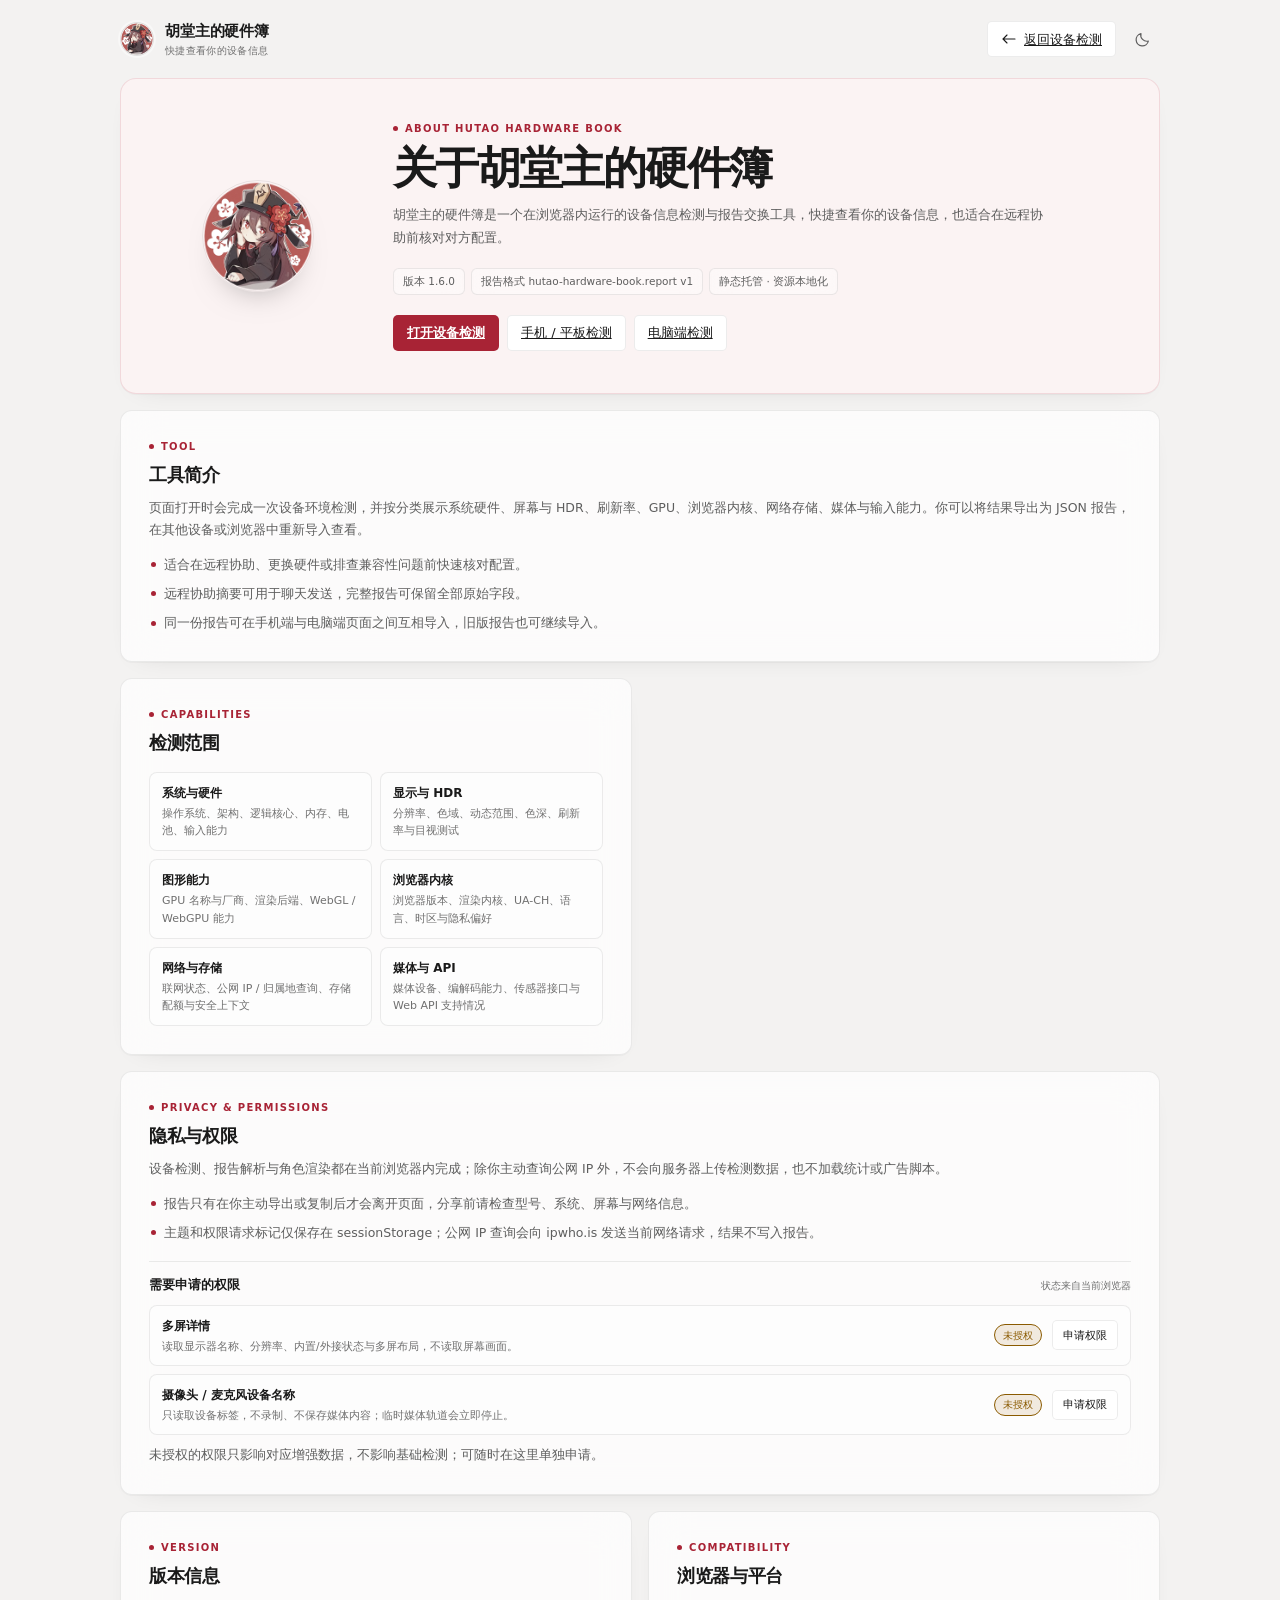
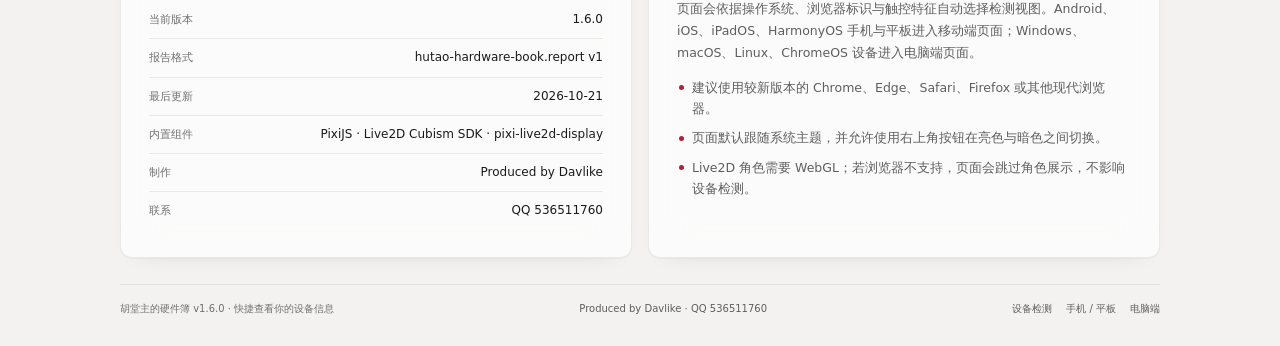
==== commit eb83a36e: "Release 1.6.0 Add opt-in public IP lookup, merge privacy and permission controls on About, and simpl" ====
--- a/web/about.html
+++ b/web/about.html
@@ -4,13 +4,15 @@
   <meta charset="UTF-8">
   <meta name="viewport" content="width=device-width, initial-scale=1, viewport-fit=cover">
   <title>关于胡堂主的硬件簿 · 快捷查看你的设备信息</title>
-  <meta name="description" content="胡堂主的硬件簿：版本信息、检测范围、权限说明与隐私声明。快捷查看你的设备信息。">
+  <meta name="description" content="胡堂主的硬件簿：版本信息、检测范围、隐私与权限说明。快捷查看你的设备信息。">
   <meta name="color-scheme" content="light dark">
   <meta name="theme-color" id="theme-color-meta" content="#f3f2f1">
   <link rel="icon" type="image/png" sizes="32x32" href="assets/favicon-32.png">
   <link rel="icon" type="image/png" sizes="128x128" href="assets/favicon.png">
   <link rel="apple-touch-icon" href="assets/apple-touch-icon.png">
   <script src="assets/theme.js"></script>
+  <script src="assets/env.js" defer></script>
+  <script src="assets/about-permissions.js" defer></script>
   <link rel="stylesheet" href="assets/styles.css">
   <link rel="stylesheet" href="assets/cursors.css">
   <link rel="stylesheet" href="assets/live2d/companion.css">
@@ -53,7 +55,7 @@
           <h1 id="about-title">关于胡堂主的硬件簿</h1>
           <p>胡堂主的硬件簿是一个在浏览器内运行的设备信息检测与报告交换工具，快捷查看你的设备信息，也适合在远程协助前核对对方配置。</p>
           <div class="hero-chips">
-            <span class="hero-chip"><span>版本 1.5.1</span></span>
+            <span class="hero-chip"><span>版本 1.6.0</span></span>
             <span class="hero-chip"><span>报告格式 hutao-hardware-book.report v1</span></span>
             <span class="hero-chip"><span>静态托管 · 资源本地化</span></span>
           </div>
@@ -85,67 +87,45 @@
             <div><strong>显示与 HDR</strong><span>分辨率、色域、动态范围、色深、刷新率与目视测试</span></div>
             <div><strong>图形能力</strong><span>GPU 名称与厂商、渲染后端、WebGL / WebGPU 能力</span></div>
             <div><strong>浏览器内核</strong><span>浏览器版本、渲染内核、UA-CH、语言、时区与隐私偏好</span></div>
-            <div><strong>网络与存储</strong><span>联网状态、存储配额与页面安全上下文</span></div>
+            <div><strong>网络与存储</strong><span>联网状态、公网 IP / 归属地查询、存储配额与安全上下文</span></div>
             <div><strong>媒体与 API</strong><span>媒体设备、编解码能力、传感器接口与 Web API 支持情况</span></div>
           </div>
         </section>
 
-        <section class="about-card" aria-labelledby="about-companion">
-          <div class="eyebrow"><span class="dot"></span>LOOK &amp; FEEL</div>
-          <h2 id="about-companion">角色与指针</h2>
-          <p>本地加载的胡桃 Live2D 角色在电脑端停靠在侧边栏底部，在手机与平板上位于左下角。它会朝鼠标方向缓缓转动视线，并带有放慢的呼吸、眨眼与环顾动作。</p>
+        <section class="about-card is-wide" aria-labelledby="about-privacy">
+          <div class="eyebrow"><span class="dot"></span>PRIVACY &amp; PERMISSIONS</div>
+          <h2 id="about-privacy">隐私与权限</h2>
+          <p>设备检测、报告解析与角色渲染都在当前浏览器内完成；除你主动查询公网 IP 外，不会向服务器上传检测数据，也不加载统计或广告脚本。</p>
           <ul class="about-bullet-list">
-            <li>Live2D 模型、纹理与渲染组件全部随站点本地加载，不连接远程模型服务。</li>
-            <li>桌面端的鼠标指针会按普通、链接、文本、忙碌、禁用等状态切换为胡桃主题光标。</li>
-            <li>触屏设备没有系统鼠标指针，光标样式通常不会显示，属于正常现象。</li>
+            <li>报告只有在你主动导出或复制后才会离开页面，分享前请检查型号、系统、屏幕与网络信息。</li>
+            <li>主题和权限请求标记仅保存在 sessionStorage；公网 IP 查询会向 ipwho.is 发送当前网络请求，结果不写入报告。</li>
           </ul>
-        </section>
-
-        <section class="about-card" aria-labelledby="about-limits">
-          <div class="eyebrow"><span class="dot"></span>PERMISSIONS</div>
-          <h2 id="about-limits">权限与授权</h2>
-          <p>页面打开后会自动发起一次浏览器权限请求，以补充当前报告。若没有看到权限窗口，可以在概览页的“请求权限”按钮中手动重试。</p>
-          <ul class="about-bullet-list">
-            <li><strong>多屏详情：</strong>授权 Window Management 权限后，可读取显示器名称、分辨率、内置/外接状态与多屏布局。</li>
-            <li><strong>媒体设备名称：</strong>授权摄像头或麦克风后，可读取本地设备标签；临时媒体轨道会立即停止。</li>
-            <li>权限不足或拒绝授权时，页面会给出提示，仅影响对应的增强数据，不影响已读取的基础信息。</li>
-          </ul>
-        </section>
-
-        <section class="about-card is-wide" aria-labelledby="about-privacy">
-          <div class="eyebrow"><span class="dot"></span>PRIVACY</div>
-          <h2 id="about-privacy">隐私声明</h2>
-          <div class="about-privacy-grid">
-            <div>
-              <h3>不收集、不上传</h3>
-              <p>胡堂主的硬件簿没有服务器端业务逻辑，不会将检测数据上传到服务器，也不接入统计、广告或第三方追踪脚本。所有检测逻辑、角色渲染和报告解析都在当前浏览器内完成。</p>
+          <div class="about-permission-head"><h3>需要申请的权限</h3><span>状态来自当前浏览器</span></div>
+          <div class="about-permissions">
+            <div class="about-permission-row" data-permission-row="screen">
+              <div class="about-permission-copy"><strong>多屏详情</strong><span>读取显示器名称、分辨率、内置/外接状态与多屏布局，不读取屏幕画面。</span></div>
+              <span class="permission-badge" data-permission-status="screen">检测中…</span>
+              <button type="button" class="btn btn-small" data-permission-request="screen" hidden>申请权限</button>
+              <p class="about-permission-message" data-permission-message="screen" role="status"></p>
             </div>
-            <div>
-              <h3>本地保存与分享</h3>
-              <p>页面不会自动保存检测结果。只有当你主动导出或复制报告时，数据才会生成并离开页面。导出文件由你自行保存和分享，接收方导入时同样只在浏览器内解析。</p>
-            </div>
-            <div>
-              <h3>权限与临时数据</h3>
-              <p>摄像头或麦克风授权只用于读取设备名称，页面不会录制或保存媒体内容；你可以在浏览器站点设置中随时撤销权限。主题选择和本次会话的权限请求标记仅保存在 sessionStorage。</p>
-            </div>
-            <div>
-              <h3>分享前请检查</h3>
-              <p>报告可能包含设备型号、操作系统版本、屏幕规格、GPU、浏览器标识等信息。将报告发给他人或公开分享前，请确认接收范围和内容符合你的预期。</p>
+            <div class="about-permission-row" data-permission-row="media">
+              <div class="about-permission-copy"><strong>摄像头 / 麦克风设备名称</strong><span>只读取设备标签，不录制、不保存媒体内容；临时媒体轨道会立即停止。</span></div>
+              <span class="permission-badge" data-permission-status="media">检测中…</span>
+              <button type="button" class="btn btn-small" data-permission-request="media" hidden>申请权限</button>
+              <p class="about-permission-message" data-permission-message="media" role="status"></p>
             </div>
           </div>
+          <p class="about-permission-hint">未授权的权限只影响对应增强数据，不影响基础检测；可随时在这里单独申请。</p>
         </section>
 
         <section class="about-card" aria-labelledby="about-version">
           <div class="eyebrow"><span class="dot"></span>VERSION</div>
-          <h2 id="about-version">版本与格式</h2>
+          <h2 id="about-version">版本信息</h2>
           <dl class="about-facts">
-            <div><dt>当前版本</dt><dd>1.5.1</dd></div>
+            <div><dt>当前版本</dt><dd>1.6.0</dd></div>
             <div><dt>报告格式</dt><dd>hutao-hardware-book.report v1</dd></div>
             <div><dt>最后更新</dt><dd>2026-10-21</dd></div>
-            <div><dt>页面组成</dt><dd>自动识别入口、手机 / 平板检测、电脑端检测、关于</dd></div>
-            <div><dt>运行方式</dt><dd>静态网页，无需后端服务</dd></div>
             <div><dt>内置组件</dt><dd>PixiJS · Live2D Cubism SDK · pixi-live2d-display</dd></div>
-            <div><dt>系统图标</dt><dd>Simple Icons · SVG Logos · Material Symbols</dd></div>
             <div><dt>制作</dt><dd>Produced by Davlike</dd></div>
             <div><dt>联系</dt><dd>QQ 536511760</dd></div>
           </dl>
@@ -164,7 +144,7 @@
       </div>
 
       <footer class="about-footer">
-        <span>胡堂主的硬件簿 v1.5.1 · 快捷查看你的设备信息</span>
+        <span>胡堂主的硬件簿 v1.6.0 · 快捷查看你的设备信息</span>
         <span class="about-footer-credit">Produced by Davlike · QQ 536511760</span>
         <div class="about-footer-links">
           <a href="index.html">设备检测</a>
--- a/web/assets/styles.css
+++ b/web/assets/styles.css
@@ -919,14 +919,53 @@
   font-size: 11px !important;
   line-height: 1.7;
 }
-.about-privacy-grid {
-  display: grid;
-  grid-template-columns: repeat(2, minmax(0, 1fr));
-  gap: 18px 30px;
-  margin-top: 16px;
-}
-.about-privacy-grid > div { min-width: 0; }
-.about-privacy-grid p { margin-top: 0; color: var(--text-2); font-size: 12px; line-height: 1.75; }
+.about-permission-head {
+  display: flex;
+  align-items: baseline;
+  justify-content: space-between;
+  gap: 12px;
+  margin-top: 18px;
+  padding-top: 14px;
+  border-top: 1px solid var(--stroke);
+}
+.about-permission-head h3 { margin: 0; font-size: 12.5px; font-weight: 600; }
+.about-permission-head span { color: var(--text-3); font-size: 10px; }
+.about-permissions { display: flex; flex-direction: column; gap: 8px; margin-top: 10px; }
+.about-permission-row {
+  display: flex;
+  align-items: center;
+  flex-wrap: wrap;
+  gap: 8px 10px;
+  padding: 11px 12px;
+  border: 1px solid var(--stroke);
+  border-radius: var(--radius);
+  background: var(--surface-subdued);
+}
+.about-permission-copy { flex: 1 1 280px; min-width: 0; }
+.about-permission-copy strong { display: block; font-size: 12px; }
+.about-permission-copy span { display: block; margin-top: 3px; color: var(--text-3); font-size: 10.5px; line-height: 1.55; }
+.permission-badge {
+  display: inline-flex;
+  align-items: center;
+  min-height: 22px;
+  padding: 0 8px;
+  border: 1px solid var(--stroke);
+  border-radius: 999px;
+  color: var(--text-2);
+  background: var(--control);
+  font-size: 10px;
+  white-space: nowrap;
+}
+.permission-badge.is-ok { color: var(--ok); border-color: var(--ok); background: var(--ok-bg); }
+.permission-badge.is-warn { color: var(--warn); border-color: var(--warn); background: var(--warn-bg); }
+.permission-badge.is-bad { color: var(--danger); border-color: var(--danger); background: var(--danger-bg); }
+.permission-badge.is-muted { color: var(--text-3); }
+.about-permission-row .btn { min-height: 30px; padding: 0 10px; font-size: 11px; }
+.about-permission-message { flex-basis: 100%; margin: 0; color: var(--text-3); font-size: 10px; line-height: 1.5; }
+.about-permission-message:empty { display: none; }
+.about-permission-message.is-error { color: var(--danger); }
+.about-permission-message.is-ok { color: var(--ok); }
+.about-permission-hint { margin-top: 10px; color: var(--text-3); font-size: 10px; line-height: 1.6; }
 .about-facts { margin-top: 12px; }
 .about-facts > div {
   display: flex;
@@ -968,7 +1007,6 @@
   .about-card { padding: 17px; }
   .about-card.is-wide { grid-column: auto; }
   .about-scope-grid { gap: 6px; }
-  .about-privacy-grid { grid-template-columns: 1fr; gap: 14px; }
   .about-topbar .brand-sub { display: none; }
   .about-shell { padding-bottom: calc(22px + env(safe-area-inset-bottom, 0px)); }
 }
@@ -1315,6 +1353,24 @@
 .display-tests:fullscreen .display-test-readout { color: #8f8f8f; }
 .display-tests:fullscreen .display-test-readout strong { color: #dddddd; }
 .display-tests:fullscreen .display-test-hint { color: #7f7f7f; }
+.network-ip { margin-top: 24px; }
+.network-ip .block-heading { margin: 0 2px 10px; }
+.network-ip-card { padding: 15px 16px; }
+.network-ip-head { display: flex; align-items: center; justify-content: space-between; gap: 12px; flex-wrap: wrap; }
+.network-ip-head strong { display: block; font-size: 12.5px; }
+.network-ip-head span { display: block; max-width: 660px; margin-top: 3px; color: var(--text-3); font-size: 10px; line-height: 1.55; }
+.network-ip-head .btn { flex: none; }
+.network-ip-result { margin-top: 13px; padding-top: 10px; border-top: 1px solid var(--stroke); }
+.network-ip-grid { display: grid; grid-template-columns: repeat(2, minmax(0, 1fr)); gap: 0 24px; margin: 0; }
+.network-ip-item { display: flex; justify-content: space-between; gap: 12px; padding: 8px 0; border-bottom: 1px solid var(--stroke); }
+.network-ip-item dt { flex: none; color: var(--text-3); font-size: 10.5px; }
+.network-ip-item dd { min-width: 0; margin: 0; color: var(--text); font-size: 11.5px; font-weight: 500; text-align: right; overflow-wrap: anywhere; }
+.network-ip-source { margin-top: 8px; color: var(--text-3); font-size: 9.5px; line-height: 1.5; }
+.network-ip-source a { color: var(--text-2); text-underline-offset: 2px; }
+.network-ip-note { margin-top: 9px; color: var(--text-3); font-size: 10px; line-height: 1.6; }
+.network-ip-loading { color: var(--text-3); font-size: 11px; }
+.network-ip-error { display: flex; align-items: flex-start; gap: 6px; color: var(--danger); font-size: 11px; line-height: 1.55; }
+.network-ip-error .icon { width: 13px; height: 13px; margin-top: 1px; flex: none; }
 @media (max-width: 720px) {
   .display-tests-top { flex-direction: column; align-items: flex-start; gap: 8px; }
   .display-test-toolbar { width: 100%; }
@@ -1332,6 +1388,9 @@
   .gamut-swatches span { height: 42px; }
   .gamut-names { margin-left: 74px; font-size: 7.5px; }
   .display-test-readout { gap: 4px 12px; font-size: 9.5px; }
+  .network-ip-head { flex-direction: column; align-items: flex-start; }
+  .network-ip-head .btn { width: 100%; justify-content: center; }
+  .network-ip-grid { grid-template-columns: minmax(0, 1fr); }
 }
 
 /* ---------- Error state ---------- */
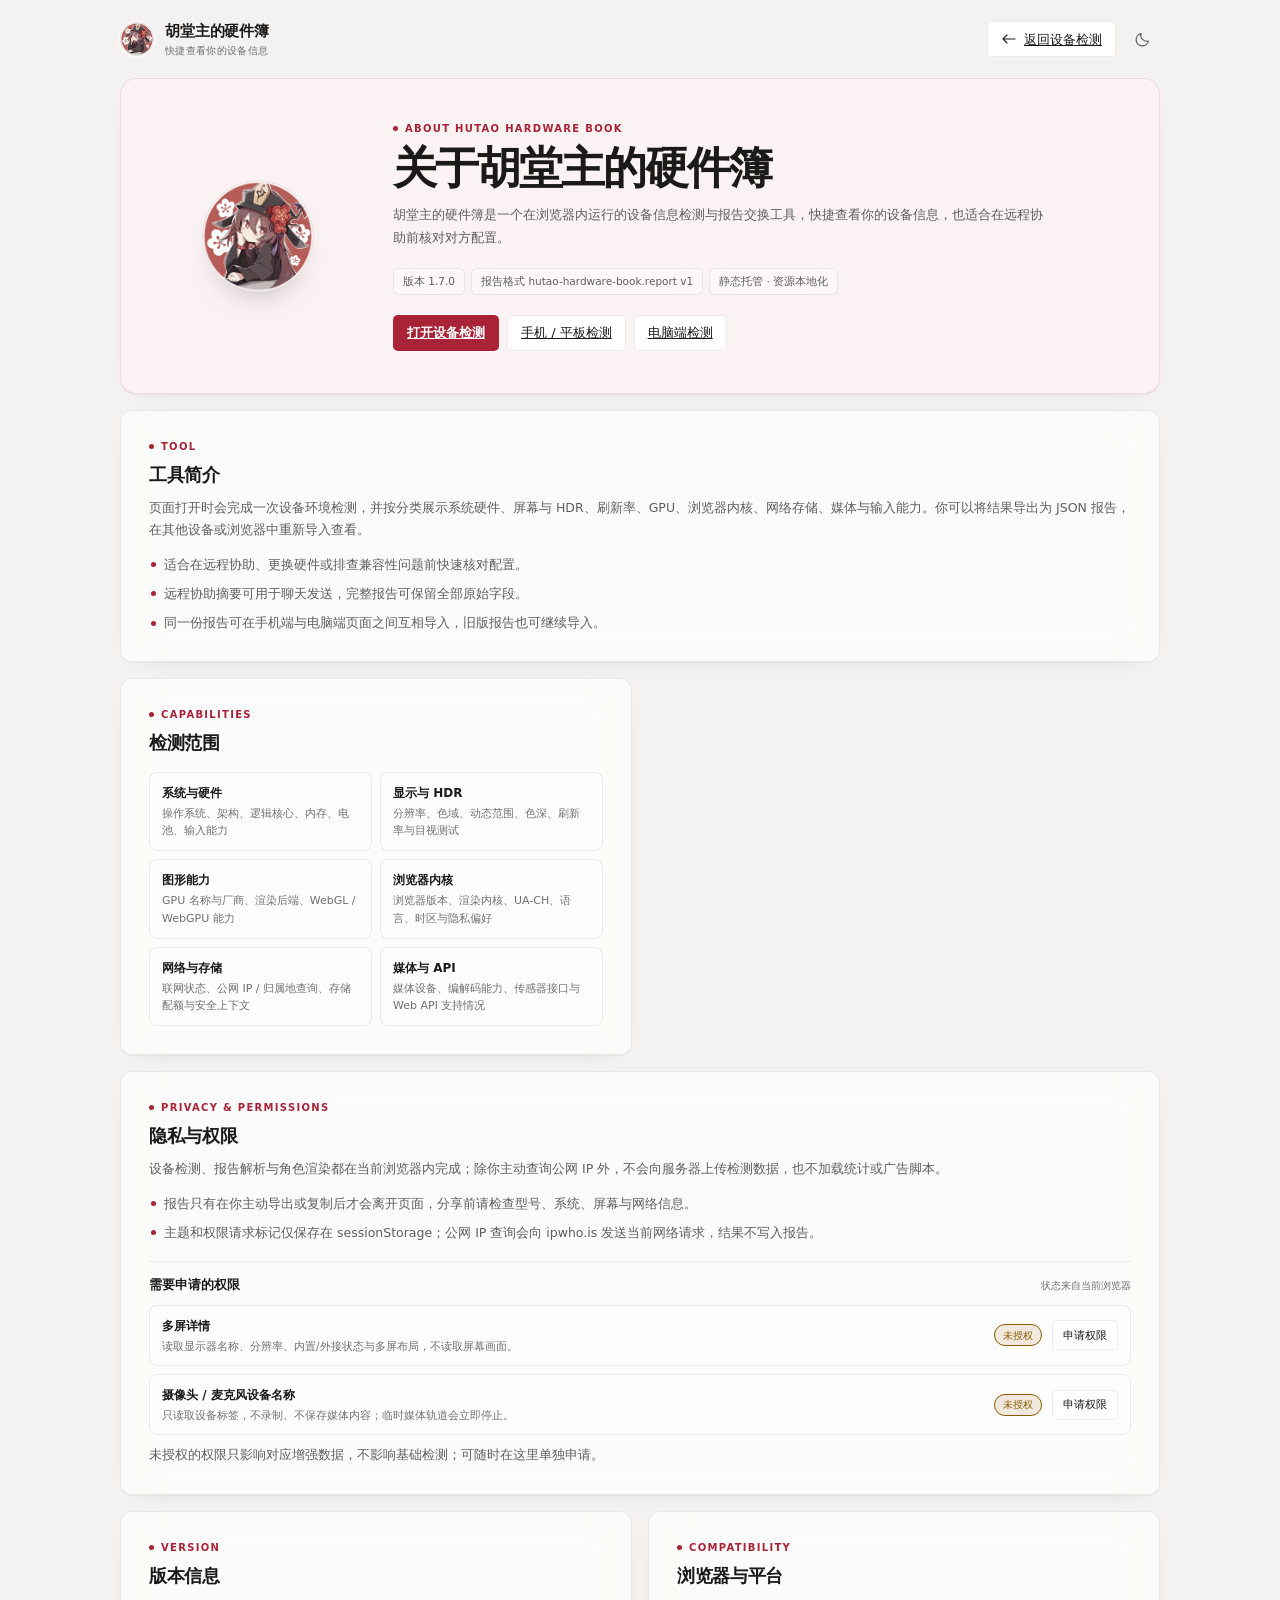
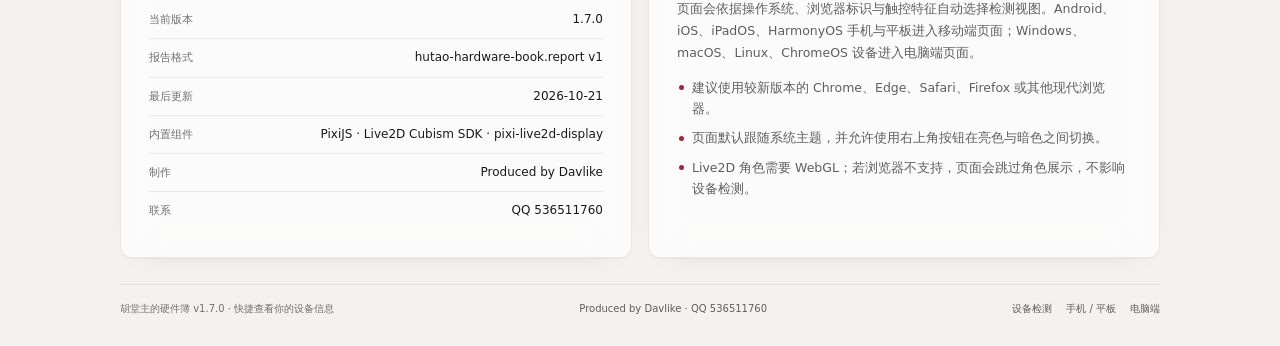
==== commit 7ef78db1: "Release 1.7.0 Replace the HDR word/video test with a local AVIF plus SVG mask excitation animation." ====
--- a/web/about.html
+++ b/web/about.html
@@ -55,7 +55,7 @@
           <h1 id="about-title">关于胡堂主的硬件簿</h1>
           <p>胡堂主的硬件簿是一个在浏览器内运行的设备信息检测与报告交换工具，快捷查看你的设备信息，也适合在远程协助前核对对方配置。</p>
           <div class="hero-chips">
-            <span class="hero-chip"><span>版本 1.6.0</span></span>
+            <span class="hero-chip"><span>版本 1.7.0</span></span>
             <span class="hero-chip"><span>报告格式 hutao-hardware-book.report v1</span></span>
             <span class="hero-chip"><span>静态托管 · 资源本地化</span></span>
           </div>
@@ -122,7 +122,7 @@
           <div class="eyebrow"><span class="dot"></span>VERSION</div>
           <h2 id="about-version">版本信息</h2>
           <dl class="about-facts">
-            <div><dt>当前版本</dt><dd>1.6.0</dd></div>
+            <div><dt>当前版本</dt><dd>1.7.0</dd></div>
             <div><dt>报告格式</dt><dd>hutao-hardware-book.report v1</dd></div>
             <div><dt>最后更新</dt><dd>2026-10-21</dd></div>
             <div><dt>内置组件</dt><dd>PixiJS · Live2D Cubism SDK · pixi-live2d-display</dd></div>
@@ -144,7 +144,7 @@
       </div>
 
       <footer class="about-footer">
-        <span>胡堂主的硬件簿 v1.6.0 · 快捷查看你的设备信息</span>
+        <span>胡堂主的硬件簿 v1.7.0 · 快捷查看你的设备信息</span>
         <span class="about-footer-credit">Produced by Davlike · QQ 536511760</span>
         <div class="about-footer-links">
           <a href="index.html">设备检测</a>
--- a/web/assets/styles.css
+++ b/web/assets/styles.css
@@ -1279,8 +1279,7 @@
 }
 .display-test-pane { min-height: 280px; padding: 18px; display: flex; align-items: center; justify-content: center; }
 .display-test-pane[hidden] { display: none; }
-.hdr-test { width: 100%; max-width: 640px; display: flex; flex-direction: column; align-items: center; gap: 8px; text-align: center; }
-.hdr-word { color: #ffffff; font-size: clamp(64px, 8vw, 104px); font-weight: 800; line-height: .9; letter-spacing: .08em; }
+.display-test-pane[data-display-pane="detect"] { padding: 0; }
 .hdr-test-status {
   display: inline-flex;
   align-items: center;
@@ -1293,23 +1292,76 @@
   font-size: 10px;
 }
 .hdr-test-status.is-on { border-color: #713039; background: #2a1a1d; color: #ffc2c9; }
-.hdr-test-copy { max-width: 520px; color: #8f8f8f; font-size: 10.5px; line-height: 1.65; }
-.display-test-file {
+.hdr-inspire {
+  display: flex;
+  flex-direction: column;
+  align-items: center;
+  justify-content: center;
+  gap: 13px;
+  width: 100%;
+  min-height: 280px;
+  padding: 16px 18px;
+  background-color: #0a0a0a;
+  background-image: radial-gradient(rgba(148, 163, 184, .16) 1px, transparent 0);
+  background-size: 18px 18px;
+}
+.hdr-inspire-top { display: flex; align-items: center; justify-content: space-between; gap: 10px; width: 100%; flex-wrap: wrap; }
+.hdr-inspire-actions { display: flex; align-items: center; gap: 8px; flex-wrap: wrap; }
+.hdr-inspire-state {
   display: inline-flex;
   align-items: center;
-  gap: 6px;
-  margin-top: 2px;
-  padding: 6px 10px;
-  border: 1px solid #3a3a3a;
+  min-height: 24px;
+  padding: 0 8px;
+  border: 1px solid #3a2a2d;
   border-radius: 6px;
-  background: #151515;
-  color: #b8b8b8;
+  background: #1a1113;
+  color: #ffb0b8;
   font-size: 10px;
-  cursor: pointer;
-}
-.display-test-file:hover { border-color: #5a5a5a; color: #ffffff; }
-.display-test-file .icon { width: 13px; height: 13px; }
-.display-test-video { width: 100%; max-width: 560px; max-height: 260px; margin-top: 4px; border-radius: 6px; background: #000000; }
+  white-space: nowrap;
+}
+.hdr-inspire .btn { min-height: 30px; font-size: 11px; }
+.hdr-inspire-card {
+  display: grid;
+  place-items: center;
+  width: min(420px, 78%);
+  min-height: 192px;
+  overflow: hidden;
+  border: 1px solid rgba(255, 255, 255, .08);
+  border-radius: 22px;
+  background: #182030;
+  box-shadow: inset 0 1px 0 rgba(255, 255, 255, .08);
+  transform: scale(.95);
+  transition: background-color 1.2s var(--ease), box-shadow 1.2s var(--ease), transform 1.2s var(--ease);
+}
+.hdr-inspire.is-ignited .hdr-inspire-card {
+  border-color: transparent;
+  background: #ffffff;
+  box-shadow: 0 0 70px rgba(255, 255, 255, .55), 0 0 140px rgba(255, 255, 255, .24);
+  transform: scale(1);
+}
+.hdr-inspire-logo {
+  width: 70%;
+  max-width: 260px;
+  aspect-ratio: 3 / 2;
+  background-image: url("tests/hdr-white.avif");
+  background-position: center;
+  background-repeat: repeat;
+  background-size: cover;
+  -webkit-mask-image: url("tests/hdr-mask.svg");
+  mask-image: url("tests/hdr-mask.svg");
+  -webkit-mask-position: center;
+  mask-position: center;
+  -webkit-mask-repeat: no-repeat;
+  mask-repeat: no-repeat;
+  -webkit-mask-size: contain;
+  mask-size: contain;
+  opacity: 0;
+  visibility: hidden;
+  transform: scale(.8) rotate(-8deg);
+  transition: opacity 1.2s ease, transform 1.2s cubic-bezier(.34, 1.56, .64, 1);
+}
+.hdr-inspire.is-ignited .hdr-inspire-logo { opacity: 1; visibility: visible; transform: scale(1) rotate(0deg); }
+.hdr-inspire-note { max-width: 560px; margin: 0; color: #8a8a8a; font-size: 10px; line-height: 1.6; text-align: center; }
 .range-test { width: 100%; max-width: 880px; }
 .range-steps {
   display: grid;
@@ -1380,8 +1432,12 @@
   .display-test-tool { padding: 0 8px; font-size: 10px; }
   .display-test-stage, .display-test-pane { min-height: 230px; }
   .display-test-pane { padding: 14px; }
-  .hdr-word { font-size: clamp(52px, 18vw, 88px); }
-  .hdr-test-copy { font-size: 10px; }
+  .hdr-inspire { min-height: 230px; gap: 10px; padding: 12px; }
+  .hdr-inspire-card { width: min(280px, 80%); min-height: 160px; border-radius: 18px; }
+  .hdr-inspire-logo { max-width: 220px; }
+  .hdr-inspire-top { align-items: flex-start; }
+  .hdr-inspire-actions { width: 100%; justify-content: space-between; }
+  .hdr-inspire-note { font-size: 9.5px; }
   .range-steps { height: 100px; gap: 1px; }
   .range-scale { font-size: 8px; }
   .gamut-row-label { width: 64px; font-size: 8px; }
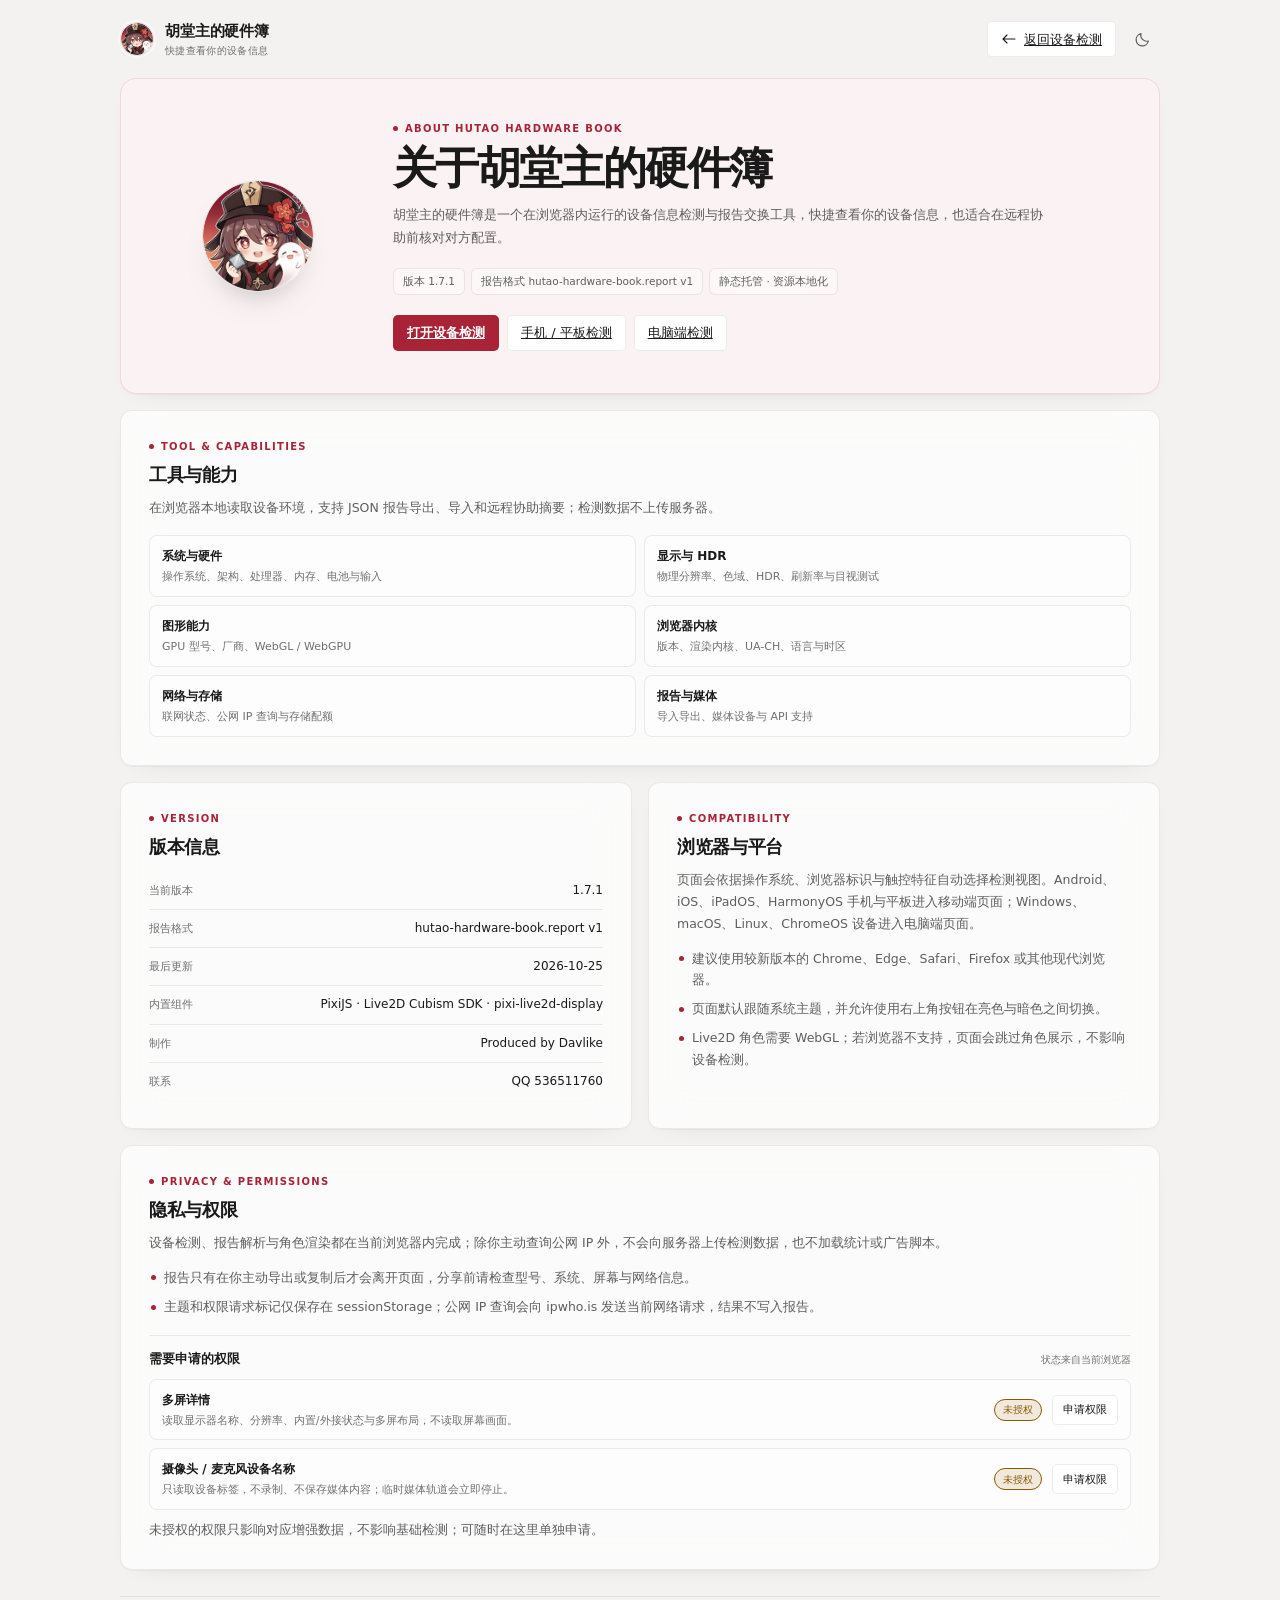
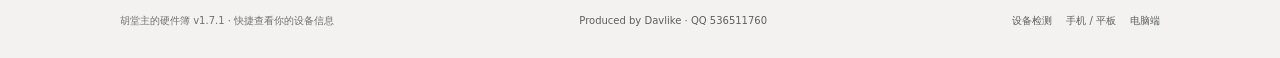
==== commit 55e14d65: "Release 1.7.1 Use the new Hu Tao icon and merge the About tool/capability sections with improved ord" ====
--- a/web/about.html
+++ b/web/about.html
@@ -4,12 +4,12 @@
   <meta charset="UTF-8">
   <meta name="viewport" content="width=device-width, initial-scale=1, viewport-fit=cover">
   <title>关于胡堂主的硬件簿 · 快捷查看你的设备信息</title>
-  <meta name="description" content="胡堂主的硬件簿：版本信息、检测范围、隐私与权限说明。快捷查看你的设备信息。">
+  <meta name="description" content="胡堂主的硬件簿：工具能力、版本信息、隐私与权限说明。快捷查看你的设备信息。">
   <meta name="color-scheme" content="light dark">
   <meta name="theme-color" id="theme-color-meta" content="#f3f2f1">
-  <link rel="icon" type="image/png" sizes="32x32" href="assets/favicon-32.png">
-  <link rel="icon" type="image/png" sizes="128x128" href="assets/favicon.png">
-  <link rel="apple-touch-icon" href="assets/apple-touch-icon.png">
+  <link rel="icon" type="image/png" sizes="32x32" href="assets/favicon-32.png?v=1.7.1">
+  <link rel="icon" type="image/png" sizes="128x128" href="assets/favicon.png?v=1.7.1">
+  <link rel="apple-touch-icon" href="assets/apple-touch-icon.png?v=1.7.1">
   <script src="assets/theme.js"></script>
   <script src="assets/env.js" defer></script>
   <script src="assets/about-permissions.js" defer></script>
@@ -27,7 +27,7 @@
     <header class="about-topbar">
       <a class="brand" href="index.html" aria-label="胡堂主的硬件簿，返回自动识别">
         <span class="brand-mark" aria-hidden="true">
-          <img src="assets/logo.png" alt="">
+          <img src="assets/logo.png?v=1.7.1" alt="">
         </span>
         <span class="brand-copy"><span class="brand-name">胡堂主的硬件簿</span><span class="brand-sub">快捷查看你的设备信息</span></span>
       </a>
@@ -47,7 +47,7 @@
       <section class="about-hero" aria-labelledby="about-title">
         <div class="about-hero-mark" aria-hidden="true">
           <span class="about-app-mark">
-            <img src="assets/logo.png" alt="">
+            <img src="assets/logo.png?v=1.7.1" alt="">
           </span>
         </div>
         <div class="about-hero-copy">
@@ -55,7 +55,7 @@
           <h1 id="about-title">关于胡堂主的硬件簿</h1>
           <p>胡堂主的硬件簿是一个在浏览器内运行的设备信息检测与报告交换工具，快捷查看你的设备信息，也适合在远程协助前核对对方配置。</p>
           <div class="hero-chips">
-            <span class="hero-chip"><span>版本 1.7.0</span></span>
+            <span class="hero-chip"><span>版本 1.7.1</span></span>
             <span class="hero-chip"><span>报告格式 hutao-hardware-book.report v1</span></span>
             <span class="hero-chip"><span>静态托管 · 资源本地化</span></span>
           </div>
@@ -69,27 +69,41 @@
 
       <div class="about-grid">
         <section class="about-card is-wide" aria-labelledby="about-intro">
-          <div class="eyebrow"><span class="dot"></span>TOOL</div>
-          <h2 id="about-intro">工具简介</h2>
-          <p>页面打开时会完成一次设备环境检测，并按分类展示系统硬件、屏幕与 HDR、刷新率、GPU、浏览器内核、网络存储、媒体与输入能力。你可以将结果导出为 JSON 报告，在其他设备或浏览器中重新导入查看。</p>
-          <ul class="about-bullet-list">
-            <li>适合在远程协助、更换硬件或排查兼容性问题前快速核对配置。</li>
-            <li>远程协助摘要可用于聊天发送，完整报告可保留全部原始字段。</li>
-            <li>同一份报告可在手机端与电脑端页面之间互相导入，旧版报告也可继续导入。</li>
-          </ul>
+          <div class="eyebrow"><span class="dot"></span>TOOL &amp; CAPABILITIES</div>
+          <h2 id="about-intro">工具与能力</h2>
+          <p>在浏览器本地读取设备环境，支持 JSON 报告导出、导入和远程协助摘要；检测数据不上传服务器。</p>
+          <div class="about-scope-grid">
+            <div><strong>系统与硬件</strong><span>操作系统、架构、处理器、内存、电池与输入</span></div>
+            <div><strong>显示与 HDR</strong><span>物理分辨率、色域、HDR、刷新率与目视测试</span></div>
+            <div><strong>图形能力</strong><span>GPU 型号、厂商、WebGL / WebGPU</span></div>
+            <div><strong>浏览器内核</strong><span>版本、渲染内核、UA-CH、语言与时区</span></div>
+            <div><strong>网络与存储</strong><span>联网状态、公网 IP 查询与存储配额</span></div>
+            <div><strong>报告与媒体</strong><span>导入导出、媒体设备与 API 支持</span></div>
+          </div>
         </section>
 
-        <section class="about-card" aria-labelledby="about-scope">
-          <div class="eyebrow"><span class="dot"></span>CAPABILITIES</div>
-          <h2 id="about-scope">检测范围</h2>
-          <div class="about-scope-grid">
-            <div><strong>系统与硬件</strong><span>操作系统、架构、逻辑核心、内存、电池、输入能力</span></div>
-            <div><strong>显示与 HDR</strong><span>分辨率、色域、动态范围、色深、刷新率与目视测试</span></div>
-            <div><strong>图形能力</strong><span>GPU 名称与厂商、渲染后端、WebGL / WebGPU 能力</span></div>
-            <div><strong>浏览器内核</strong><span>浏览器版本、渲染内核、UA-CH、语言、时区与隐私偏好</span></div>
-            <div><strong>网络与存储</strong><span>联网状态、公网 IP / 归属地查询、存储配额与安全上下文</span></div>
-            <div><strong>媒体与 API</strong><span>媒体设备、编解码能力、传感器接口与 Web API 支持情况</span></div>
-          </div>
+        <section class="about-card" aria-labelledby="about-version">
+          <div class="eyebrow"><span class="dot"></span>VERSION</div>
+          <h2 id="about-version">版本信息</h2>
+          <dl class="about-facts">
+            <div><dt>当前版本</dt><dd>1.7.1</dd></div>
+            <div><dt>报告格式</dt><dd>hutao-hardware-book.report v1</dd></div>
+            <div><dt>最后更新</dt><dd>2026-10-25</dd></div>
+            <div><dt>内置组件</dt><dd>PixiJS · Live2D Cubism SDK · pixi-live2d-display</dd></div>
+            <div><dt>制作</dt><dd>Produced by Davlike</dd></div>
+            <div><dt>联系</dt><dd>QQ 536511760</dd></div>
+          </dl>
+        </section>
+
+        <section class="about-card" aria-labelledby="about-support">
+          <div class="eyebrow"><span class="dot"></span>COMPATIBILITY</div>
+          <h2 id="about-support">浏览器与平台</h2>
+          <p>页面会依据操作系统、浏览器标识与触控特征自动选择检测视图。Android、iOS、iPadOS、HarmonyOS 手机与平板进入移动端页面；Windows、macOS、Linux、ChromeOS 设备进入电脑端页面。</p>
+          <ul class="about-bullet-list">
+            <li>建议使用较新版本的 Chrome、Edge、Safari、Firefox 或其他现代浏览器。</li>
+            <li>页面默认跟随系统主题，并允许使用右上角按钮在亮色与暗色之间切换。</li>
+            <li>Live2D 角色需要 WebGL；若浏览器不支持，页面会跳过角色展示，不影响设备检测。</li>
+          </ul>
         </section>
 
         <section class="about-card is-wide" aria-labelledby="about-privacy">
@@ -117,34 +131,10 @@
           </div>
           <p class="about-permission-hint">未授权的权限只影响对应增强数据，不影响基础检测；可随时在这里单独申请。</p>
         </section>
-
-        <section class="about-card" aria-labelledby="about-version">
-          <div class="eyebrow"><span class="dot"></span>VERSION</div>
-          <h2 id="about-version">版本信息</h2>
-          <dl class="about-facts">
-            <div><dt>当前版本</dt><dd>1.7.0</dd></div>
-            <div><dt>报告格式</dt><dd>hutao-hardware-book.report v1</dd></div>
-            <div><dt>最后更新</dt><dd>2026-10-21</dd></div>
-            <div><dt>内置组件</dt><dd>PixiJS · Live2D Cubism SDK · pixi-live2d-display</dd></div>
-            <div><dt>制作</dt><dd>Produced by Davlike</dd></div>
-            <div><dt>联系</dt><dd>QQ 536511760</dd></div>
-          </dl>
-        </section>
-
-        <section class="about-card" aria-labelledby="about-support">
-          <div class="eyebrow"><span class="dot"></span>COMPATIBILITY</div>
-          <h2 id="about-support">浏览器与平台</h2>
-          <p>页面会依据操作系统、浏览器标识与触控特征自动选择检测视图。Android、iOS、iPadOS、HarmonyOS 手机与平板进入移动端页面；Windows、macOS、Linux、ChromeOS 设备进入电脑端页面。</p>
-          <ul class="about-bullet-list">
-            <li>建议使用较新版本的 Chrome、Edge、Safari、Firefox 或其他现代浏览器。</li>
-            <li>页面默认跟随系统主题，并允许使用右上角按钮在亮色与暗色之间切换。</li>
-            <li>Live2D 角色需要 WebGL；若浏览器不支持，页面会跳过角色展示，不影响设备检测。</li>
-          </ul>
-        </section>
       </div>
 
       <footer class="about-footer">
-        <span>胡堂主的硬件簿 v1.7.0 · 快捷查看你的设备信息</span>
+        <span>胡堂主的硬件簿 v1.7.1 · 快捷查看你的设备信息</span>
         <span class="about-footer-credit">Produced by Davlike · QQ 536511760</span>
         <div class="about-footer-links">
           <a href="index.html">设备检测</a>
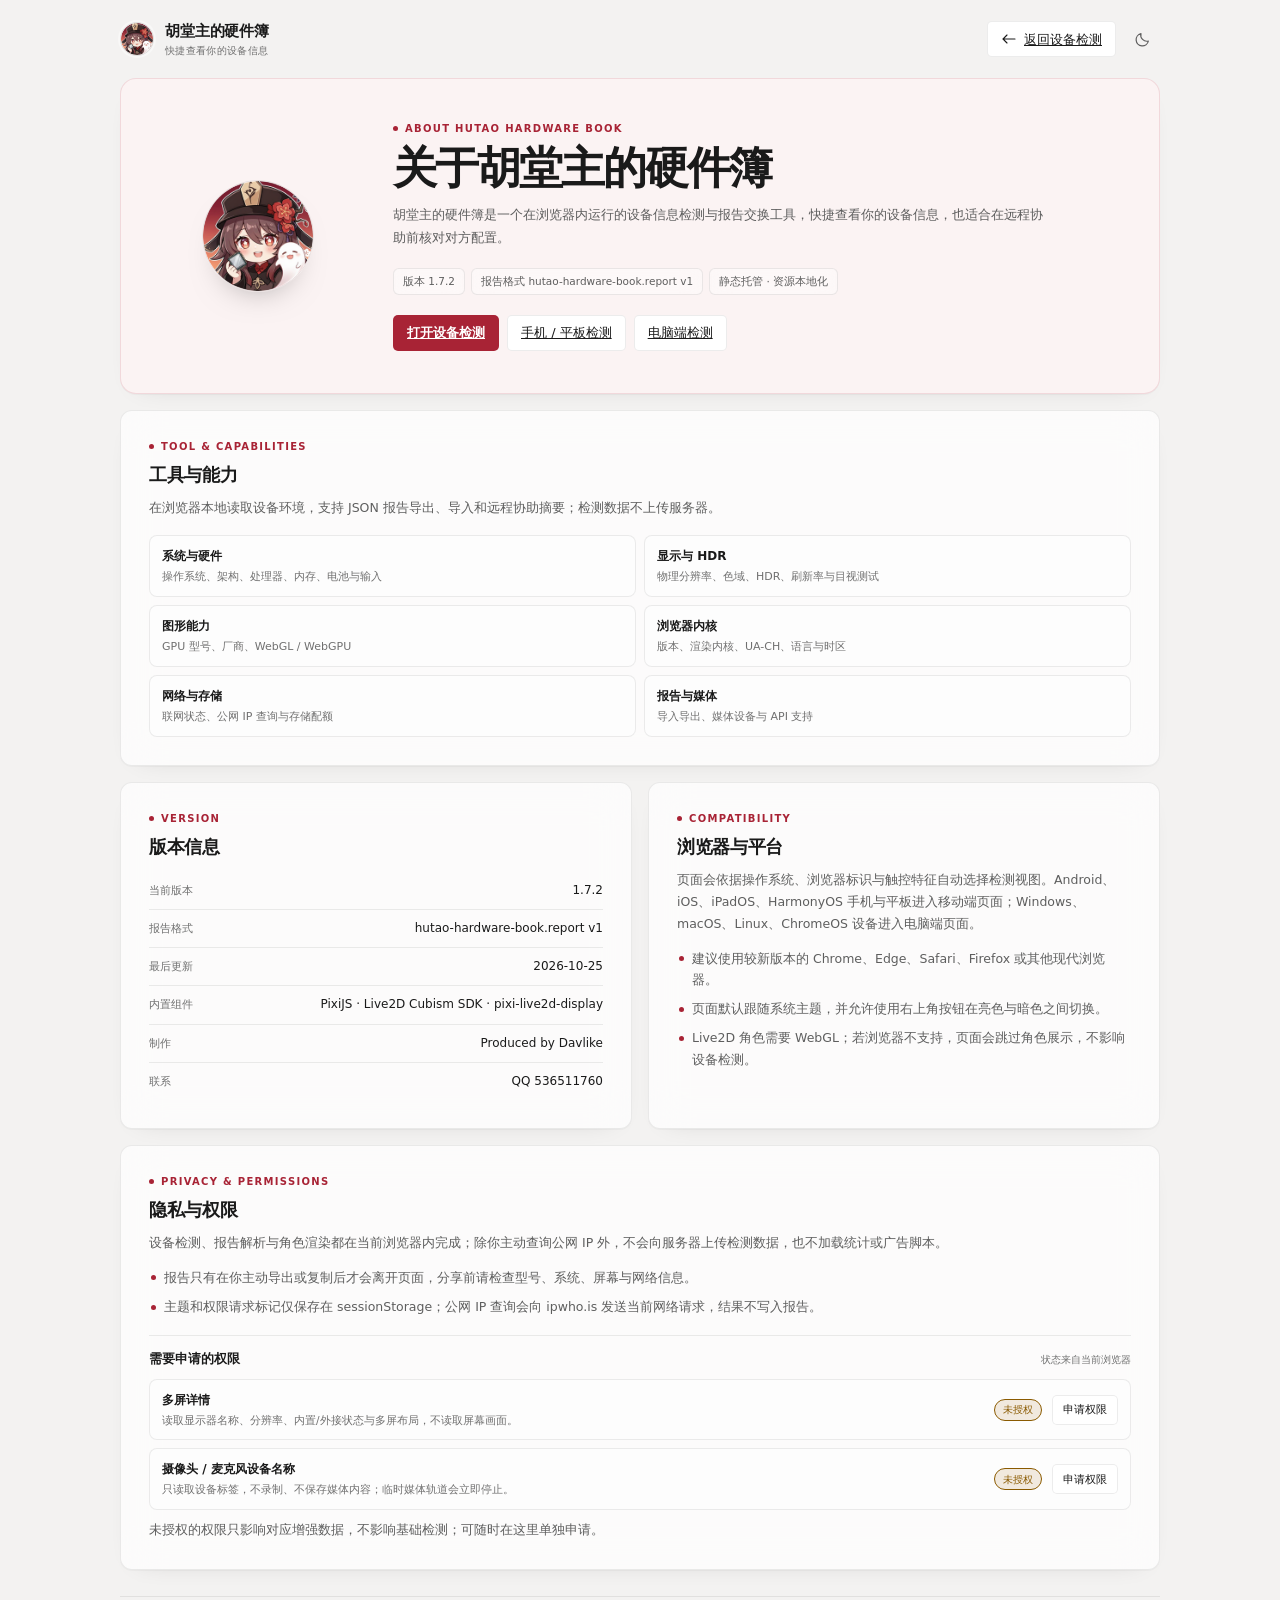
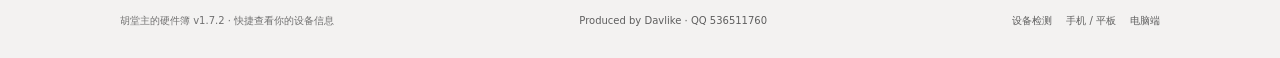
==== commit 812cf141: "Release 1.7.2 Regenerate logo and favicons with a transparent background instead of painting white b" ====
--- a/web/about.html
+++ b/web/about.html
@@ -7,9 +7,9 @@
   <meta name="description" content="胡堂主的硬件簿：工具能力、版本信息、隐私与权限说明。快捷查看你的设备信息。">
   <meta name="color-scheme" content="light dark">
   <meta name="theme-color" id="theme-color-meta" content="#f3f2f1">
-  <link rel="icon" type="image/png" sizes="32x32" href="assets/favicon-32.png?v=1.7.1">
-  <link rel="icon" type="image/png" sizes="128x128" href="assets/favicon.png?v=1.7.1">
-  <link rel="apple-touch-icon" href="assets/apple-touch-icon.png?v=1.7.1">
+  <link rel="icon" type="image/png" sizes="32x32" href="assets/favicon-32.png?v=1.7.2">
+  <link rel="icon" type="image/png" sizes="128x128" href="assets/favicon.png?v=1.7.2">
+  <link rel="apple-touch-icon" href="assets/apple-touch-icon.png?v=1.7.2">
   <script src="assets/theme.js"></script>
   <script src="assets/env.js" defer></script>
   <script src="assets/about-permissions.js" defer></script>
@@ -27,7 +27,7 @@
     <header class="about-topbar">
       <a class="brand" href="index.html" aria-label="胡堂主的硬件簿，返回自动识别">
         <span class="brand-mark" aria-hidden="true">
-          <img src="assets/logo.png?v=1.7.1" alt="">
+          <img src="assets/logo.png?v=1.7.2" alt="">
         </span>
         <span class="brand-copy"><span class="brand-name">胡堂主的硬件簿</span><span class="brand-sub">快捷查看你的设备信息</span></span>
       </a>
@@ -47,7 +47,7 @@
       <section class="about-hero" aria-labelledby="about-title">
         <div class="about-hero-mark" aria-hidden="true">
           <span class="about-app-mark">
-            <img src="assets/logo.png?v=1.7.1" alt="">
+            <img src="assets/logo.png?v=1.7.2" alt="">
           </span>
         </div>
         <div class="about-hero-copy">
@@ -55,7 +55,7 @@
           <h1 id="about-title">关于胡堂主的硬件簿</h1>
           <p>胡堂主的硬件簿是一个在浏览器内运行的设备信息检测与报告交换工具，快捷查看你的设备信息，也适合在远程协助前核对对方配置。</p>
           <div class="hero-chips">
-            <span class="hero-chip"><span>版本 1.7.1</span></span>
+            <span class="hero-chip"><span>版本 1.7.2</span></span>
             <span class="hero-chip"><span>报告格式 hutao-hardware-book.report v1</span></span>
             <span class="hero-chip"><span>静态托管 · 资源本地化</span></span>
           </div>
@@ -86,7 +86,7 @@
           <div class="eyebrow"><span class="dot"></span>VERSION</div>
           <h2 id="about-version">版本信息</h2>
           <dl class="about-facts">
-            <div><dt>当前版本</dt><dd>1.7.1</dd></div>
+            <div><dt>当前版本</dt><dd>1.7.2</dd></div>
             <div><dt>报告格式</dt><dd>hutao-hardware-book.report v1</dd></div>
             <div><dt>最后更新</dt><dd>2026-10-25</dd></div>
             <div><dt>内置组件</dt><dd>PixiJS · Live2D Cubism SDK · pixi-live2d-display</dd></div>
@@ -134,7 +134,7 @@
       </div>
 
       <footer class="about-footer">
-        <span>胡堂主的硬件簿 v1.7.1 · 快捷查看你的设备信息</span>
+        <span>胡堂主的硬件簿 v1.7.2 · 快捷查看你的设备信息</span>
         <span class="about-footer-credit">Produced by Davlike · QQ 536511760</span>
         <div class="about-footer-links">
           <a href="index.html">设备检测</a>
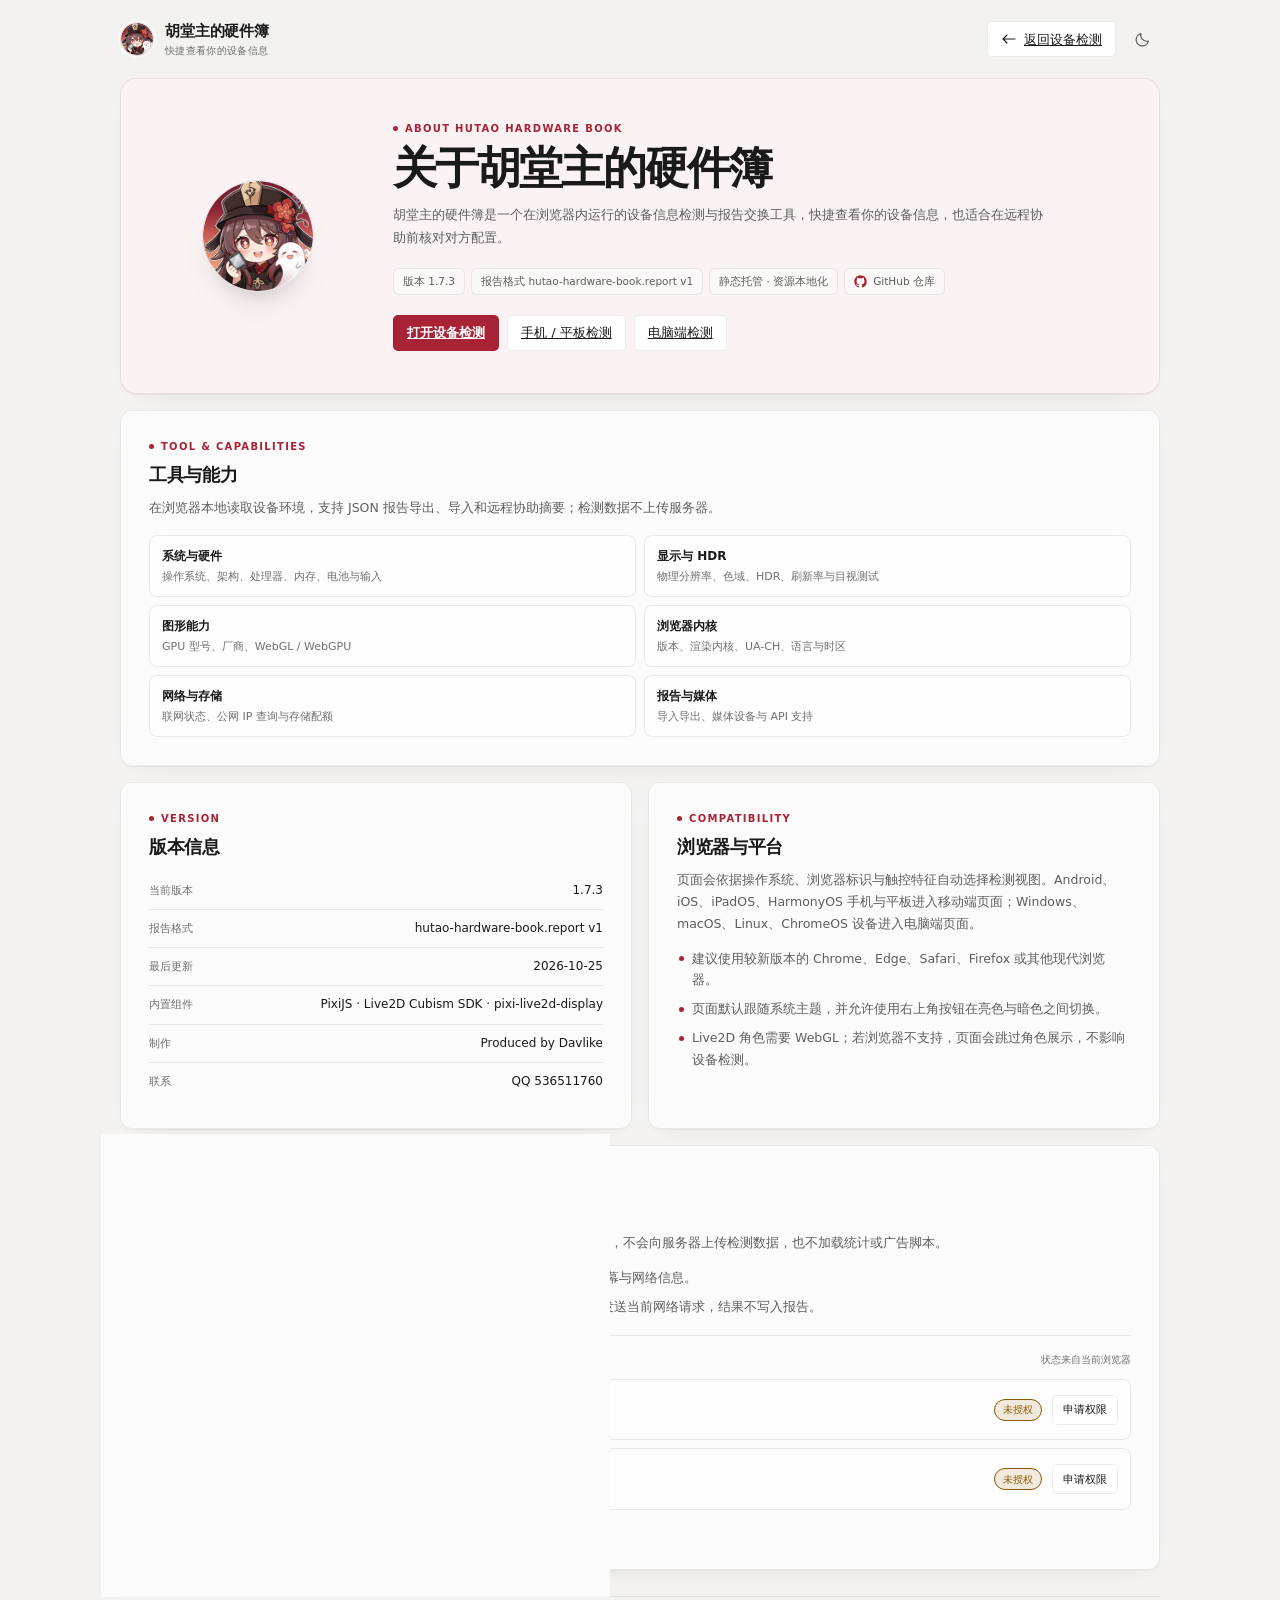
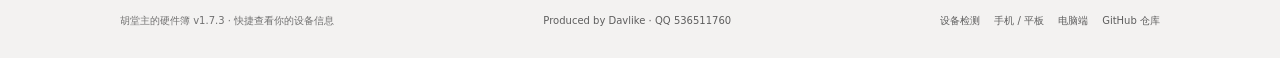
==== commit fc0a2450: "Release 1.7.3 Add the GitHub repository link to the About page and footer." ====
--- a/web/about.html
+++ b/web/about.html
@@ -7,9 +7,9 @@
   <meta name="description" content="胡堂主的硬件簿：工具能力、版本信息、隐私与权限说明。快捷查看你的设备信息。">
   <meta name="color-scheme" content="light dark">
   <meta name="theme-color" id="theme-color-meta" content="#f3f2f1">
-  <link rel="icon" type="image/png" sizes="32x32" href="assets/favicon-32.png?v=1.7.2">
-  <link rel="icon" type="image/png" sizes="128x128" href="assets/favicon.png?v=1.7.2">
-  <link rel="apple-touch-icon" href="assets/apple-touch-icon.png?v=1.7.2">
+  <link rel="icon" type="image/png" sizes="32x32" href="assets/favicon-32.png?v=1.7.3">
+  <link rel="icon" type="image/png" sizes="128x128" href="assets/favicon.png?v=1.7.3">
+  <link rel="apple-touch-icon" href="assets/apple-touch-icon.png?v=1.7.3">
   <script src="assets/theme.js"></script>
   <script src="assets/env.js" defer></script>
   <script src="assets/about-permissions.js" defer></script>
@@ -27,7 +27,7 @@
     <header class="about-topbar">
       <a class="brand" href="index.html" aria-label="胡堂主的硬件簿，返回自动识别">
         <span class="brand-mark" aria-hidden="true">
-          <img src="assets/logo.png?v=1.7.2" alt="">
+          <img src="assets/logo.png?v=1.7.3" alt="">
         </span>
         <span class="brand-copy"><span class="brand-name">胡堂主的硬件簿</span><span class="brand-sub">快捷查看你的设备信息</span></span>
       </a>
@@ -47,7 +47,7 @@
       <section class="about-hero" aria-labelledby="about-title">
         <div class="about-hero-mark" aria-hidden="true">
           <span class="about-app-mark">
-            <img src="assets/logo.png?v=1.7.2" alt="">
+            <img src="assets/logo.png?v=1.7.3" alt="">
           </span>
         </div>
         <div class="about-hero-copy">
@@ -55,9 +55,13 @@
           <h1 id="about-title">关于胡堂主的硬件簿</h1>
           <p>胡堂主的硬件簿是一个在浏览器内运行的设备信息检测与报告交换工具，快捷查看你的设备信息，也适合在远程协助前核对对方配置。</p>
           <div class="hero-chips">
-            <span class="hero-chip"><span>版本 1.7.2</span></span>
+            <span class="hero-chip"><span>版本 1.7.3</span></span>
             <span class="hero-chip"><span>报告格式 hutao-hardware-book.report v1</span></span>
             <span class="hero-chip"><span>静态托管 · 资源本地化</span></span>
+            <a class="hero-chip hero-chip-link" href="https://github.com/DavidLWB/HutaoDeviceCheck" target="_blank" rel="noopener noreferrer" title="在 GitHub 打开仓库">
+              <svg class="icon" viewBox="0 0 24 24" fill="currentColor" aria-hidden="true"><path d="M12 .5C5.65.5.5 5.65.5 12c0 5.08 3.29 9.39 7.86 10.91.58.11.79-.25.79-.56 0-.27-.01-1.17-.02-2.12-3.2.7-3.88-1.36-3.88-1.36-.52-1.33-1.28-1.68-1.28-1.68-1.05-.72.08-.71.08-.71 1.16.08 1.77 1.19 1.77 1.19 1.03 1.77 2.7 1.26 3.36.96.1-.75.4-1.26.73-1.55-2.55-.29-5.24-1.28-5.24-5.69 0-1.26.45-2.29 1.19-3.1-.12-.29-.52-1.46.11-3.05 0 0 .97-.31 3.18 1.18a11.1 11.1 0 0 1 5.8 0c2.2-1.49 3.17-1.18 3.17-1.18.63 1.59.23 2.76.11 3.05.74.81 1.19 1.84 1.19 3.1 0 4.42-2.7 5.39-5.26 5.68.41.36.78 1.06.78 2.14 0 1.55-.01 2.8-.01 3.18 0 .31.21.68.8.56A11.51 11.51 0 0 0 23.5 12C23.5 5.65 18.35.5 12 .5Z"></path></svg>
+              <span>GitHub 仓库</span>
+            </a>
           </div>
           <div class="about-hero-links">
             <a class="btn btn-primary" href="index.html">打开设备检测</a>
@@ -86,7 +90,7 @@
           <div class="eyebrow"><span class="dot"></span>VERSION</div>
           <h2 id="about-version">版本信息</h2>
           <dl class="about-facts">
-            <div><dt>当前版本</dt><dd>1.7.2</dd></div>
+            <div><dt>当前版本</dt><dd>1.7.3</dd></div>
             <div><dt>报告格式</dt><dd>hutao-hardware-book.report v1</dd></div>
             <div><dt>最后更新</dt><dd>2026-10-25</dd></div>
             <div><dt>内置组件</dt><dd>PixiJS · Live2D Cubism SDK · pixi-live2d-display</dd></div>
@@ -134,12 +138,13 @@
       </div>
 
       <footer class="about-footer">
-        <span>胡堂主的硬件簿 v1.7.2 · 快捷查看你的设备信息</span>
+        <span>胡堂主的硬件簿 v1.7.3 · 快捷查看你的设备信息</span>
         <span class="about-footer-credit">Produced by Davlike · QQ 536511760</span>
         <div class="about-footer-links">
           <a href="index.html">设备检测</a>
           <a href="mobile.html">手机 / 平板</a>
           <a href="desktop.html">电脑端</a>
+          <a href="https://github.com/DavidLWB/HutaoDeviceCheck" target="_blank" rel="noopener noreferrer">GitHub 仓库</a>
         </div>
       </footer>
     </main>
--- a/web/assets/styles.css
+++ b/web/assets/styles.css
@@ -615,6 +615,8 @@
 }
 .hero-chip .icon { width: 13px; height: 13px; color: var(--accent); }
 .hero-chip span { overflow: hidden; text-overflow: ellipsis; white-space: nowrap; }
+.hero-chip-link { text-decoration: none; }
+.hero-chip-link:hover { border-color: var(--accent-border); background: var(--accent-soft); color: var(--accent); }
 .hero-art { position: relative; z-index: 1; min-width: 0; display: flex; justify-content: center; align-items: center; }
 .hero-os-art { min-height: 222px; }
 .os-emblem {
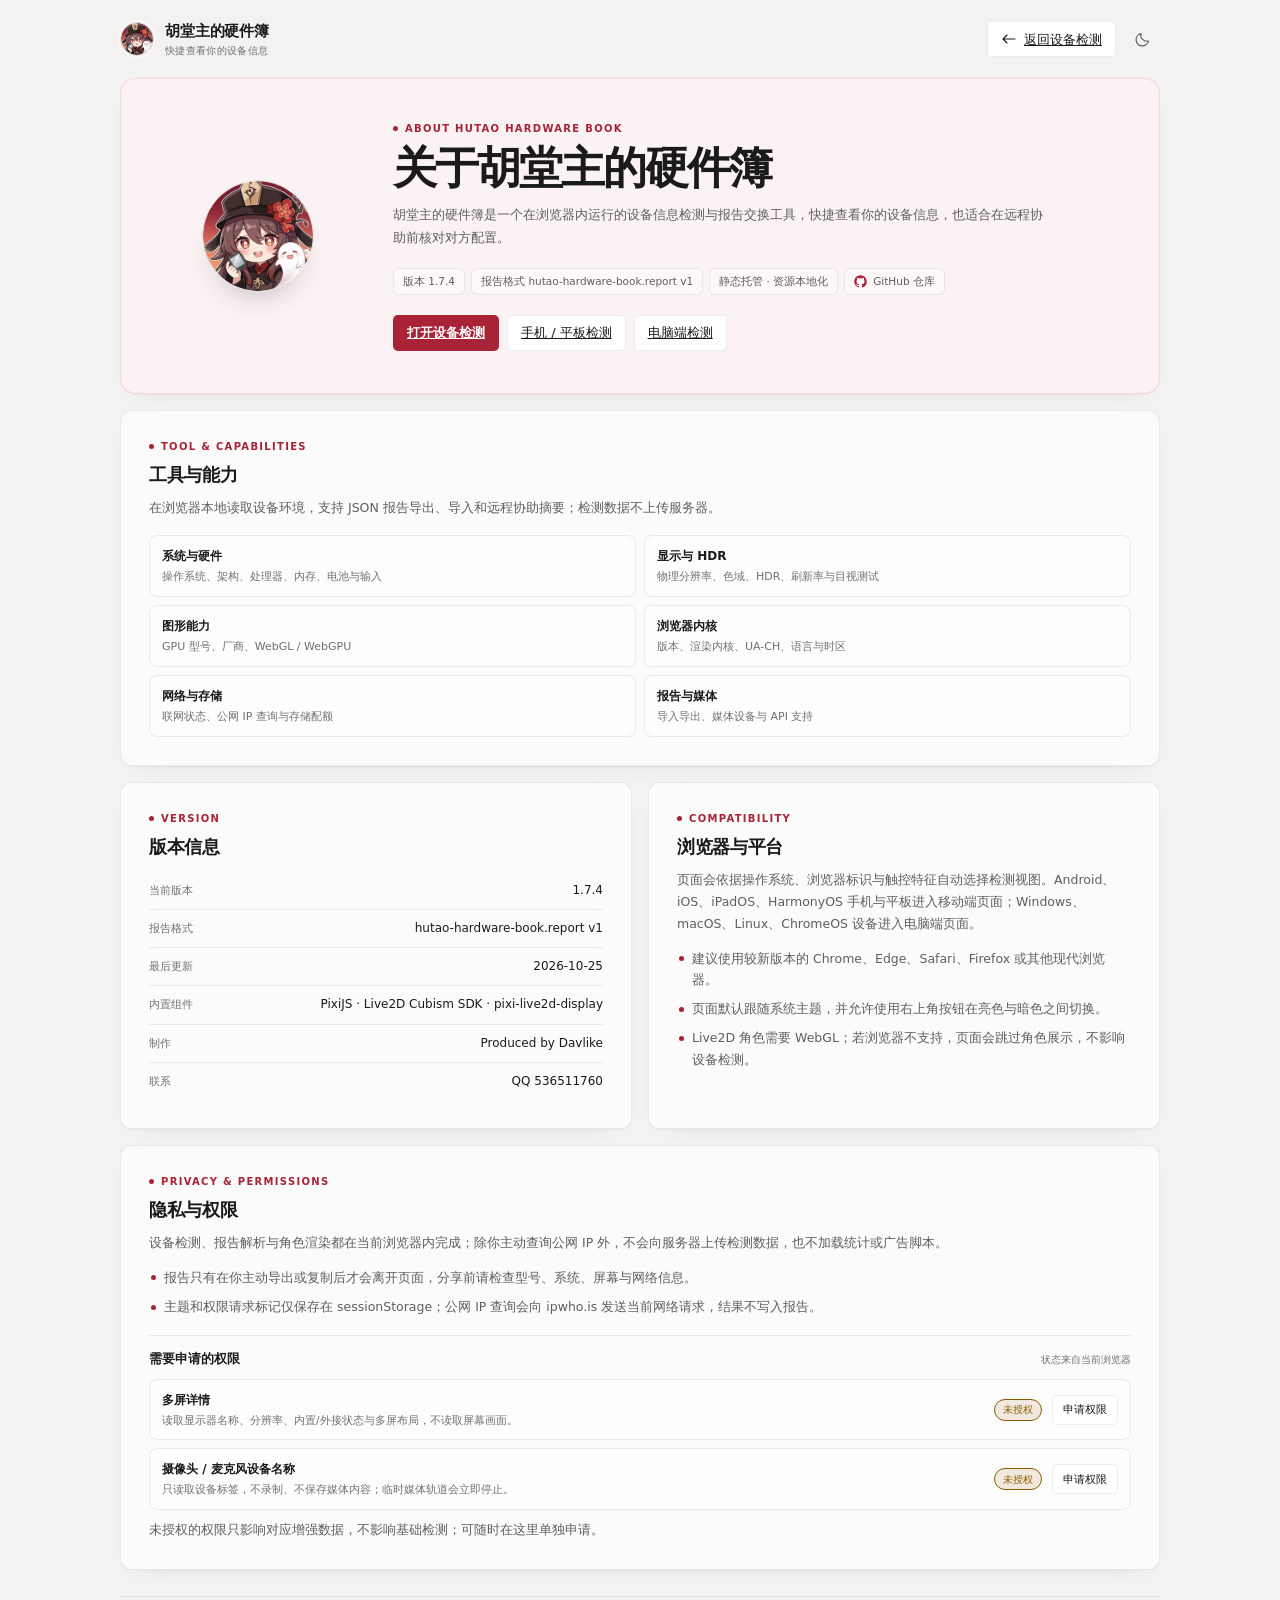
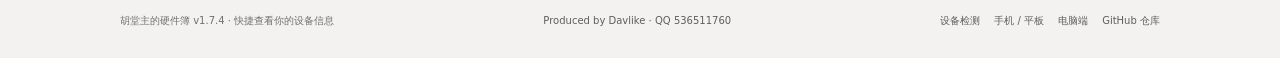
==== commit 419a71a6: "Release 1.7.4 Clarify that the touch point count is reported by the browser and may be lower than th" ====
--- a/web/about.html
+++ b/web/about.html
@@ -7,9 +7,9 @@
   <meta name="description" content="胡堂主的硬件簿：工具能力、版本信息、隐私与权限说明。快捷查看你的设备信息。">
   <meta name="color-scheme" content="light dark">
   <meta name="theme-color" id="theme-color-meta" content="#f3f2f1">
-  <link rel="icon" type="image/png" sizes="32x32" href="assets/favicon-32.png?v=1.7.3">
-  <link rel="icon" type="image/png" sizes="128x128" href="assets/favicon.png?v=1.7.3">
-  <link rel="apple-touch-icon" href="assets/apple-touch-icon.png?v=1.7.3">
+  <link rel="icon" type="image/png" sizes="32x32" href="assets/favicon-32.png?v=1.7.4">
+  <link rel="icon" type="image/png" sizes="128x128" href="assets/favicon.png?v=1.7.4">
+  <link rel="apple-touch-icon" href="assets/apple-touch-icon.png?v=1.7.4">
   <script src="assets/theme.js"></script>
   <script src="assets/env.js" defer></script>
   <script src="assets/about-permissions.js" defer></script>
@@ -27,7 +27,7 @@
     <header class="about-topbar">
       <a class="brand" href="index.html" aria-label="胡堂主的硬件簿，返回自动识别">
         <span class="brand-mark" aria-hidden="true">
-          <img src="assets/logo.png?v=1.7.3" alt="">
+          <img src="assets/logo.png?v=1.7.4" alt="">
         </span>
         <span class="brand-copy"><span class="brand-name">胡堂主的硬件簿</span><span class="brand-sub">快捷查看你的设备信息</span></span>
       </a>
@@ -47,7 +47,7 @@
       <section class="about-hero" aria-labelledby="about-title">
         <div class="about-hero-mark" aria-hidden="true">
           <span class="about-app-mark">
-            <img src="assets/logo.png?v=1.7.3" alt="">
+            <img src="assets/logo.png?v=1.7.4" alt="">
           </span>
         </div>
         <div class="about-hero-copy">
@@ -55,7 +55,7 @@
           <h1 id="about-title">关于胡堂主的硬件簿</h1>
           <p>胡堂主的硬件簿是一个在浏览器内运行的设备信息检测与报告交换工具，快捷查看你的设备信息，也适合在远程协助前核对对方配置。</p>
           <div class="hero-chips">
-            <span class="hero-chip"><span>版本 1.7.3</span></span>
+            <span class="hero-chip"><span>版本 1.7.4</span></span>
             <span class="hero-chip"><span>报告格式 hutao-hardware-book.report v1</span></span>
             <span class="hero-chip"><span>静态托管 · 资源本地化</span></span>
             <a class="hero-chip hero-chip-link" href="https://github.com/DavidLWB/HutaoDeviceCheck" target="_blank" rel="noopener noreferrer" title="在 GitHub 打开仓库">
@@ -90,7 +90,7 @@
           <div class="eyebrow"><span class="dot"></span>VERSION</div>
           <h2 id="about-version">版本信息</h2>
           <dl class="about-facts">
-            <div><dt>当前版本</dt><dd>1.7.3</dd></div>
+            <div><dt>当前版本</dt><dd>1.7.4</dd></div>
             <div><dt>报告格式</dt><dd>hutao-hardware-book.report v1</dd></div>
             <div><dt>最后更新</dt><dd>2026-10-25</dd></div>
             <div><dt>内置组件</dt><dd>PixiJS · Live2D Cubism SDK · pixi-live2d-display</dd></div>
@@ -138,7 +138,7 @@
       </div>
 
       <footer class="about-footer">
-        <span>胡堂主的硬件簿 v1.7.3 · 快捷查看你的设备信息</span>
+        <span>胡堂主的硬件簿 v1.7.4 · 快捷查看你的设备信息</span>
         <span class="about-footer-credit">Produced by Davlike · QQ 536511760</span>
         <div class="about-footer-links">
           <a href="index.html">设备检测</a>
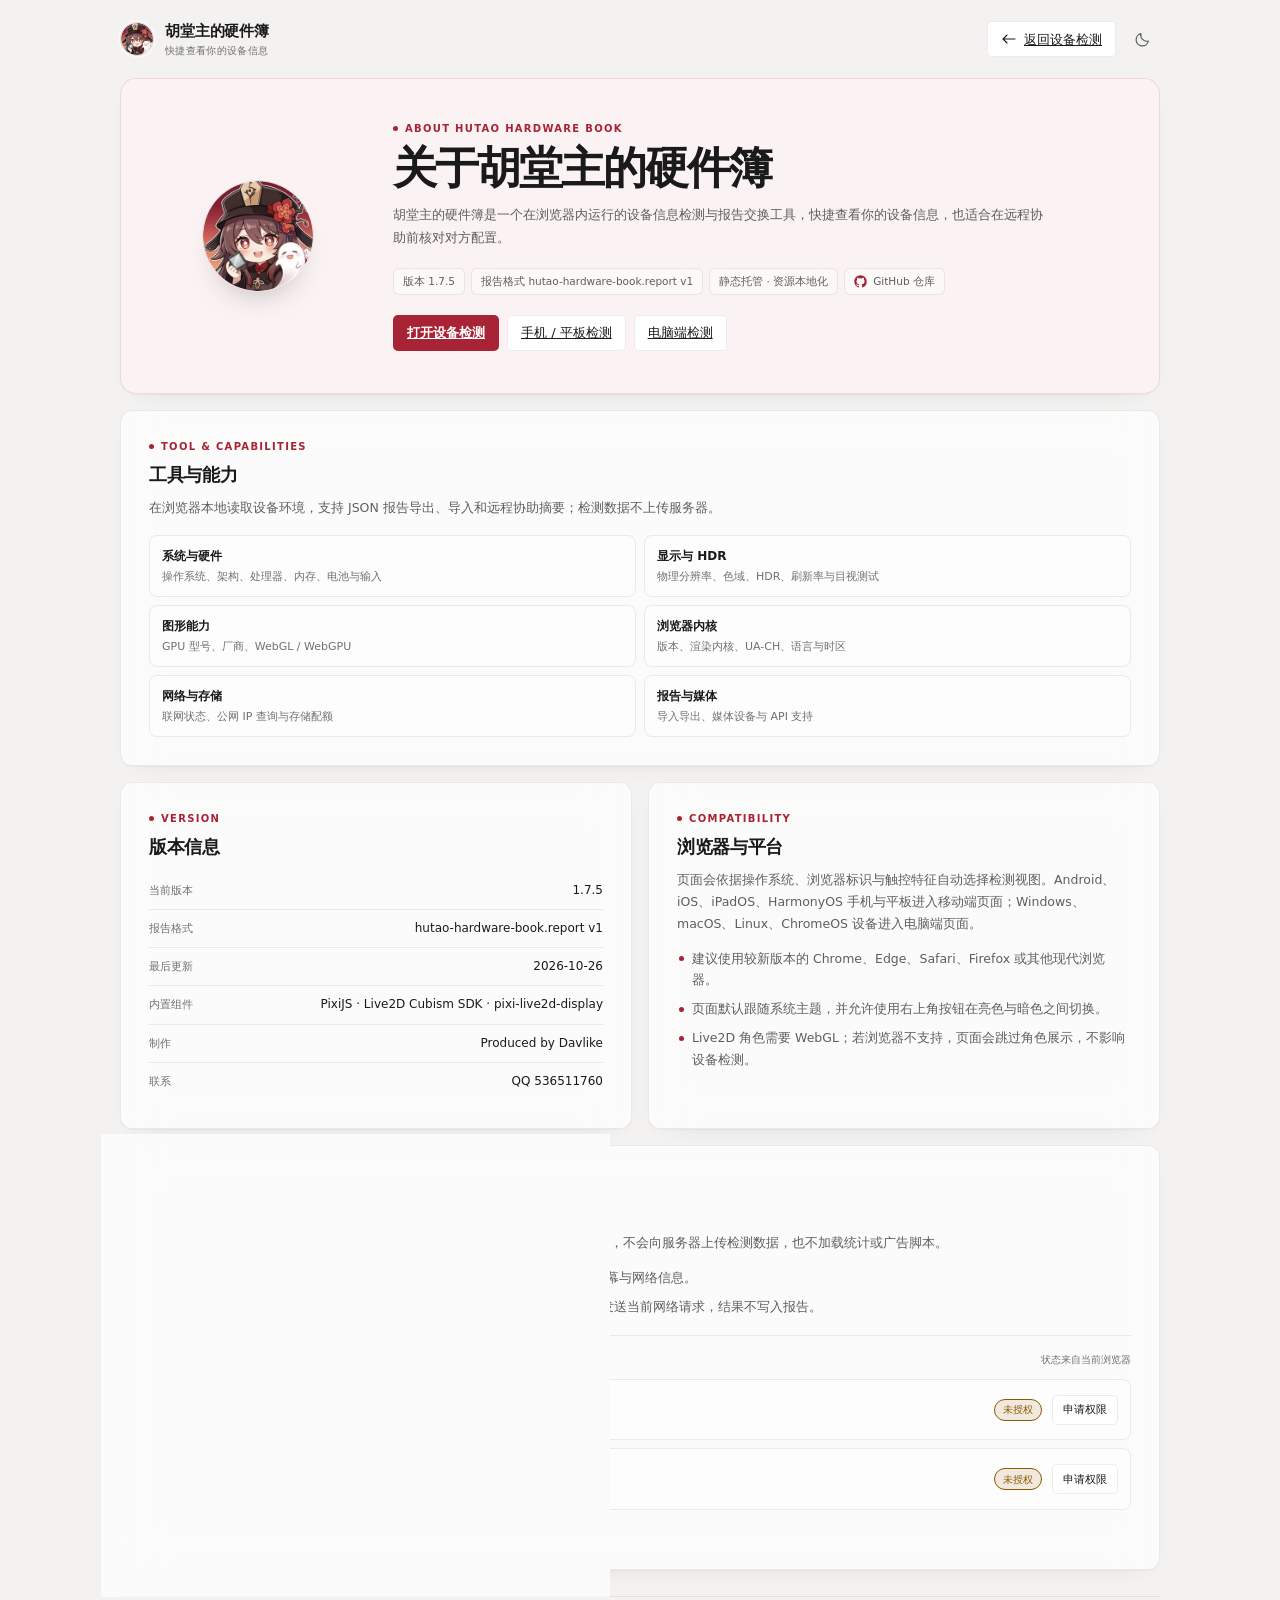
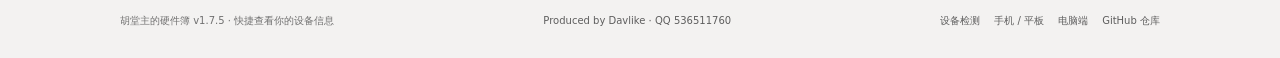
==== commit 888b26f3: "Release 1.7.5 Load the Live2D runtime on demand, serve WebP logo and Live2D texture with PNG fallbac" ====
--- a/web/about.html
+++ b/web/about.html
@@ -7,18 +7,15 @@
   <meta name="description" content="胡堂主的硬件簿：工具能力、版本信息、隐私与权限说明。快捷查看你的设备信息。">
   <meta name="color-scheme" content="light dark">
   <meta name="theme-color" id="theme-color-meta" content="#f3f2f1">
-  <link rel="icon" type="image/png" sizes="32x32" href="assets/favicon-32.png?v=1.7.4">
-  <link rel="icon" type="image/png" sizes="128x128" href="assets/favicon.png?v=1.7.4">
-  <link rel="apple-touch-icon" href="assets/apple-touch-icon.png?v=1.7.4">
+  <link rel="icon" type="image/png" sizes="32x32" href="assets/favicon-32.png?v=1.7.5">
+  <link rel="icon" type="image/png" sizes="128x128" href="assets/favicon.png?v=1.7.5">
+  <link rel="apple-touch-icon" href="assets/apple-touch-icon.png?v=1.7.5">
   <script src="assets/theme.js"></script>
   <script src="assets/env.js" defer></script>
   <script src="assets/about-permissions.js" defer></script>
   <link rel="stylesheet" href="assets/styles.css">
   <link rel="stylesheet" href="assets/cursors.css">
   <link rel="stylesheet" href="assets/live2d/companion.css">
-  <script src="assets/live2d/vendor/pixi.min.js" defer></script>
-  <script src="assets/live2d/vendor/live2dcubismcore.min.js" defer></script>
-  <script src="assets/live2d/vendor/cubism4.min.js" defer></script>
   <script src="assets/live2d/companion.js" defer></script>
 </head>
 <body class="about-body">
@@ -27,7 +24,7 @@
     <header class="about-topbar">
       <a class="brand" href="index.html" aria-label="胡堂主的硬件簿，返回自动识别">
         <span class="brand-mark" aria-hidden="true">
-          <img src="assets/logo.png?v=1.7.4" alt="">
+          <picture><source srcset="assets/logo.webp?v=1.7.5" type="image/webp"><img src="assets/logo.png?v=1.7.5" alt=""></picture>
         </span>
         <span class="brand-copy"><span class="brand-name">胡堂主的硬件簿</span><span class="brand-sub">快捷查看你的设备信息</span></span>
       </a>
@@ -47,7 +44,7 @@
       <section class="about-hero" aria-labelledby="about-title">
         <div class="about-hero-mark" aria-hidden="true">
           <span class="about-app-mark">
-            <img src="assets/logo.png?v=1.7.4" alt="">
+            <picture><source srcset="assets/logo.webp?v=1.7.5" type="image/webp"><img src="assets/logo.png?v=1.7.5" alt=""></picture>
           </span>
         </div>
         <div class="about-hero-copy">
@@ -55,7 +52,7 @@
           <h1 id="about-title">关于胡堂主的硬件簿</h1>
           <p>胡堂主的硬件簿是一个在浏览器内运行的设备信息检测与报告交换工具，快捷查看你的设备信息，也适合在远程协助前核对对方配置。</p>
           <div class="hero-chips">
-            <span class="hero-chip"><span>版本 1.7.4</span></span>
+            <span class="hero-chip"><span>版本 1.7.5</span></span>
             <span class="hero-chip"><span>报告格式 hutao-hardware-book.report v1</span></span>
             <span class="hero-chip"><span>静态托管 · 资源本地化</span></span>
             <a class="hero-chip hero-chip-link" href="https://github.com/DavidLWB/HutaoDeviceCheck" target="_blank" rel="noopener noreferrer" title="在 GitHub 打开仓库">
@@ -90,9 +87,9 @@
           <div class="eyebrow"><span class="dot"></span>VERSION</div>
           <h2 id="about-version">版本信息</h2>
           <dl class="about-facts">
-            <div><dt>当前版本</dt><dd>1.7.4</dd></div>
+            <div><dt>当前版本</dt><dd>1.7.5</dd></div>
             <div><dt>报告格式</dt><dd>hutao-hardware-book.report v1</dd></div>
-            <div><dt>最后更新</dt><dd>2026-10-25</dd></div>
+            <div><dt>最后更新</dt><dd>2026-10-26</dd></div>
             <div><dt>内置组件</dt><dd>PixiJS · Live2D Cubism SDK · pixi-live2d-display</dd></div>
             <div><dt>制作</dt><dd>Produced by Davlike</dd></div>
             <div><dt>联系</dt><dd>QQ 536511760</dd></div>
@@ -138,7 +135,7 @@
       </div>
 
       <footer class="about-footer">
-        <span>胡堂主的硬件簿 v1.7.4 · 快捷查看你的设备信息</span>
+        <span>胡堂主的硬件簿 v1.7.5 · 快捷查看你的设备信息</span>
         <span class="about-footer-credit">Produced by Davlike · QQ 536511760</span>
         <div class="about-footer-links">
           <a href="index.html">设备检测</a>
--- a/web/assets/styles.css
+++ b/web/assets/styles.css
@@ -180,8 +180,6 @@
 .btn .icon { width: 16px; height: 16px; }
 .btn-primary { background: var(--accent); border-color: transparent; color: var(--accent-fg); font-weight: 600; }
 .btn-primary:hover { background: var(--accent-hover); border-color: transparent; }
-.btn-subtle { background: transparent; border-color: transparent; color: var(--accent); }
-.btn-subtle:hover { background: var(--accent-soft); border-color: transparent; }
 .btn-small { min-height: 30px; padding: 0 10px; font-size: 12px; }
 .btn-small .icon { width: 14px; height: 14px; }
 .btn.is-busy { pointer-events: none; opacity: .75; }
@@ -229,6 +227,7 @@
   box-shadow: 0 0 0 2px var(--surface-subdued);
   overflow: hidden;
 }
+.brand-mark picture { display: block; width: 100%; height: 100%; }
 .brand-mark img { width: 100%; height: 100%; display: block; object-fit: cover; }
 .brand-copy { min-width: 0; }
 .brand-name {
@@ -355,12 +354,6 @@
 }
 .nav-item:hover { background: var(--control); color: var(--text); }
 .nav-item .icon { width: 17px; height: 17px; color: var(--text-3); transition: color .12s ease; }
-.nav-item .nav-count {
-  margin-left: auto;
-  font-family: var(--font-mono);
-  font-size: 10px;
-  color: var(--text-3);
-}
 .nav-item.is-active { background: var(--accent-soft); color: var(--accent); font-weight: 600; }
 .nav-item.is-active::before {
   content: "";
@@ -398,13 +391,6 @@
 }
 .side-foot-link .icon { width: 13px; height: 13px; color: var(--accent); }
 .side-foot-link:hover { color: var(--accent); }
-.power-dot {
-  width: 6px;
-  height: 6px;
-  border-radius: 50%;
-  background: var(--ok);
-  box-shadow: 0 0 0 3px var(--ok-bg);
-}
 
 .main-pane { min-width: 0; display: flex; flex-direction: column; }
 .app-topbar {
@@ -839,6 +825,7 @@
   box-shadow: 0 18px 35px -26px rgba(0, 0, 0, .5);
   overflow: hidden;
 }
+.about-app-mark picture { display: block; width: 100%; height: 100%; }
 .about-app-mark img { width: 100%; height: 100%; display: block; object-fit: cover; }
 .about-hero-copy { min-width: 0; }
 .about-hero-copy h1 {
@@ -911,16 +898,6 @@
 }
 .about-scope-grid strong { display: block; font-size: 12px; font-weight: 600; }
 .about-scope-grid span { display: block; margin-top: 3px; color: var(--text-3); font-size: 11px; line-height: 1.55; }
-.about-note {
-  margin-top: 14px;
-  padding: 11px 12px;
-  border-left: 3px solid var(--accent);
-  border-radius: 0 var(--radius) var(--radius) 0;
-  color: var(--text-2);
-  background: var(--accent-soft);
-  font-size: 11px !important;
-  line-height: 1.7;
-}
 .about-permission-head {
   display: flex;
   align-items: baseline;
@@ -1534,7 +1511,6 @@
 }
 .raw-meta-text { color: var(--text-2); font-size: 10.5px; }
 .raw-meta-text strong { color: var(--text); font-weight: 600; }
-.raw-actions { display: flex; gap: 6px; }
 .raw-code {
   max-height: min(66vh, 720px);
   overflow: auto;
@@ -1830,7 +1806,7 @@
   .side-companion { display: none; }
   .side-nav-footer { width: 100%; align-items: center; padding: 10px 0 0; }
   .side-foot-row { justify-content: center; }
-  .side-foot-row span:not(.power-dot) { display: none; }
+  .side-foot-row span { display: none; }
   .side-foot-link { width: 100%; justify-content: center; padding: 4px 0; }
   .side-foot-link span { display: none; }
   .app-topbar { padding-left: 24px; padding-right: 24px; }
